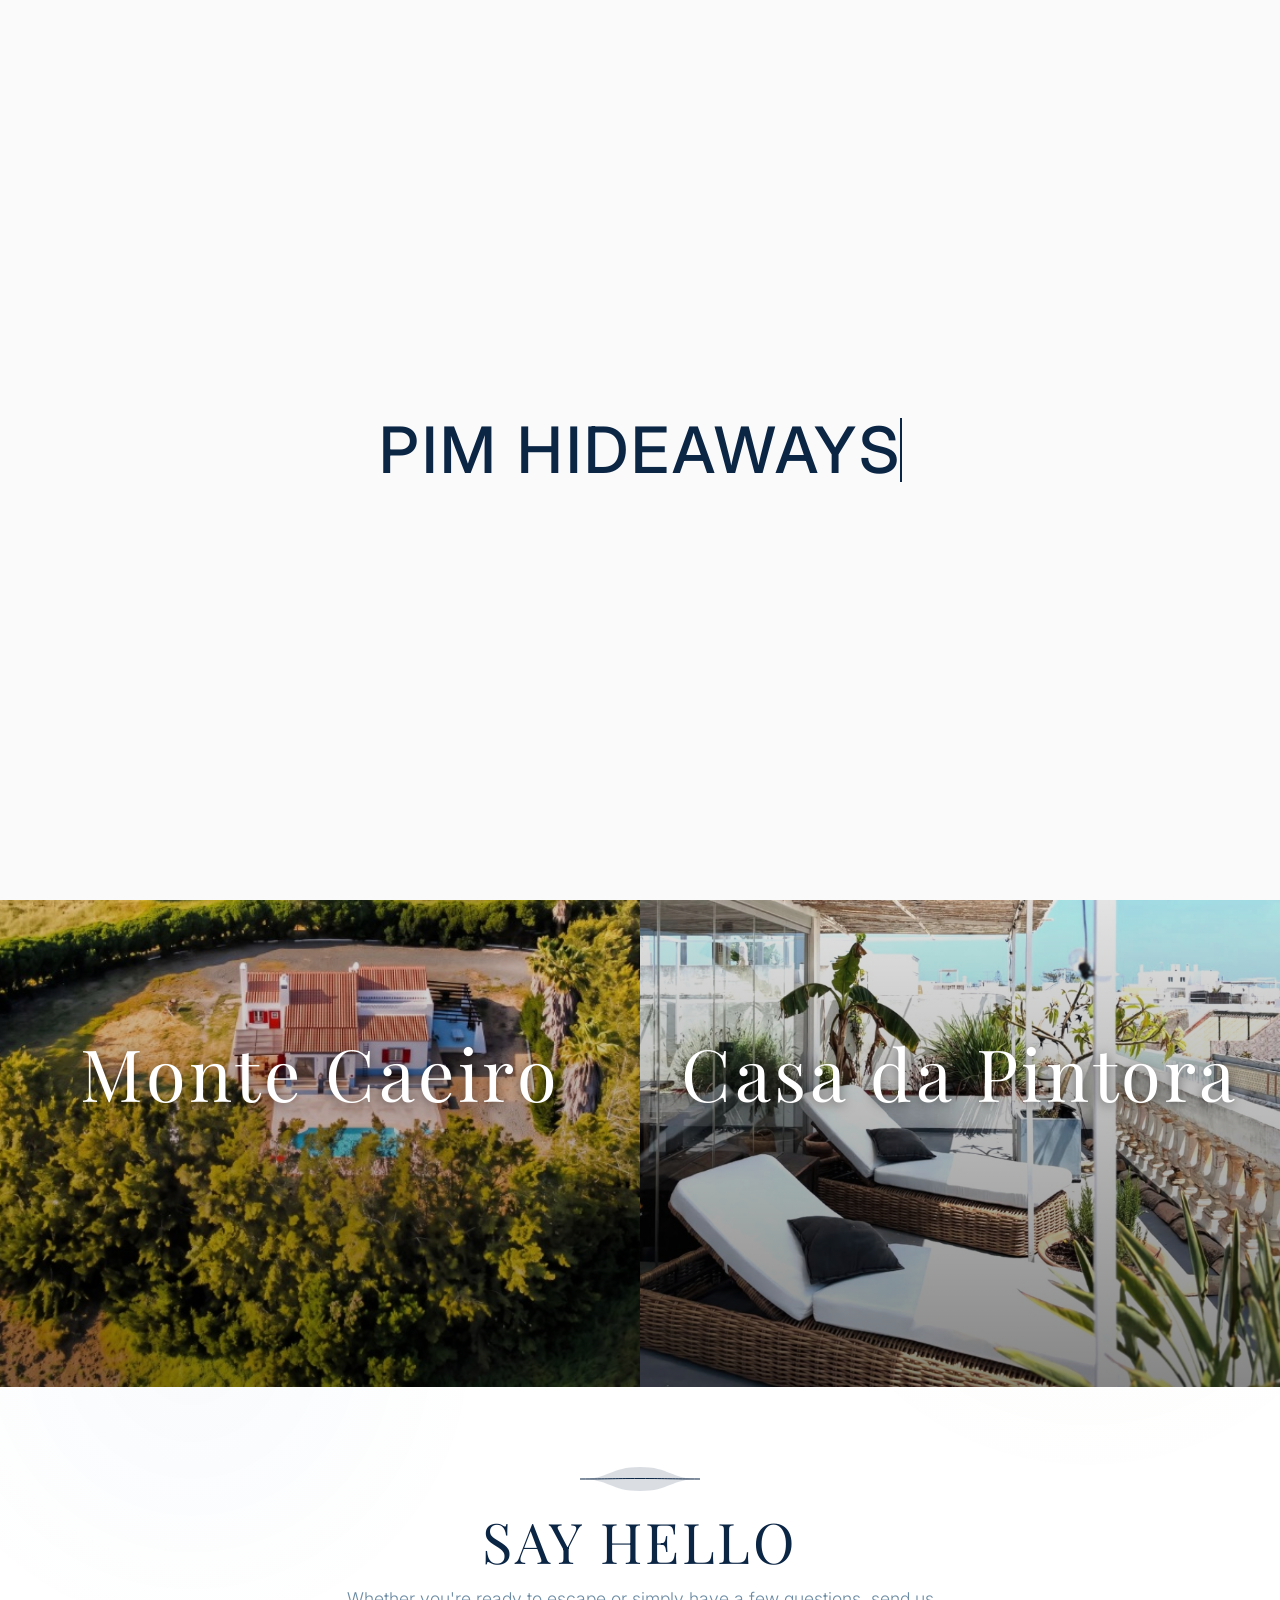
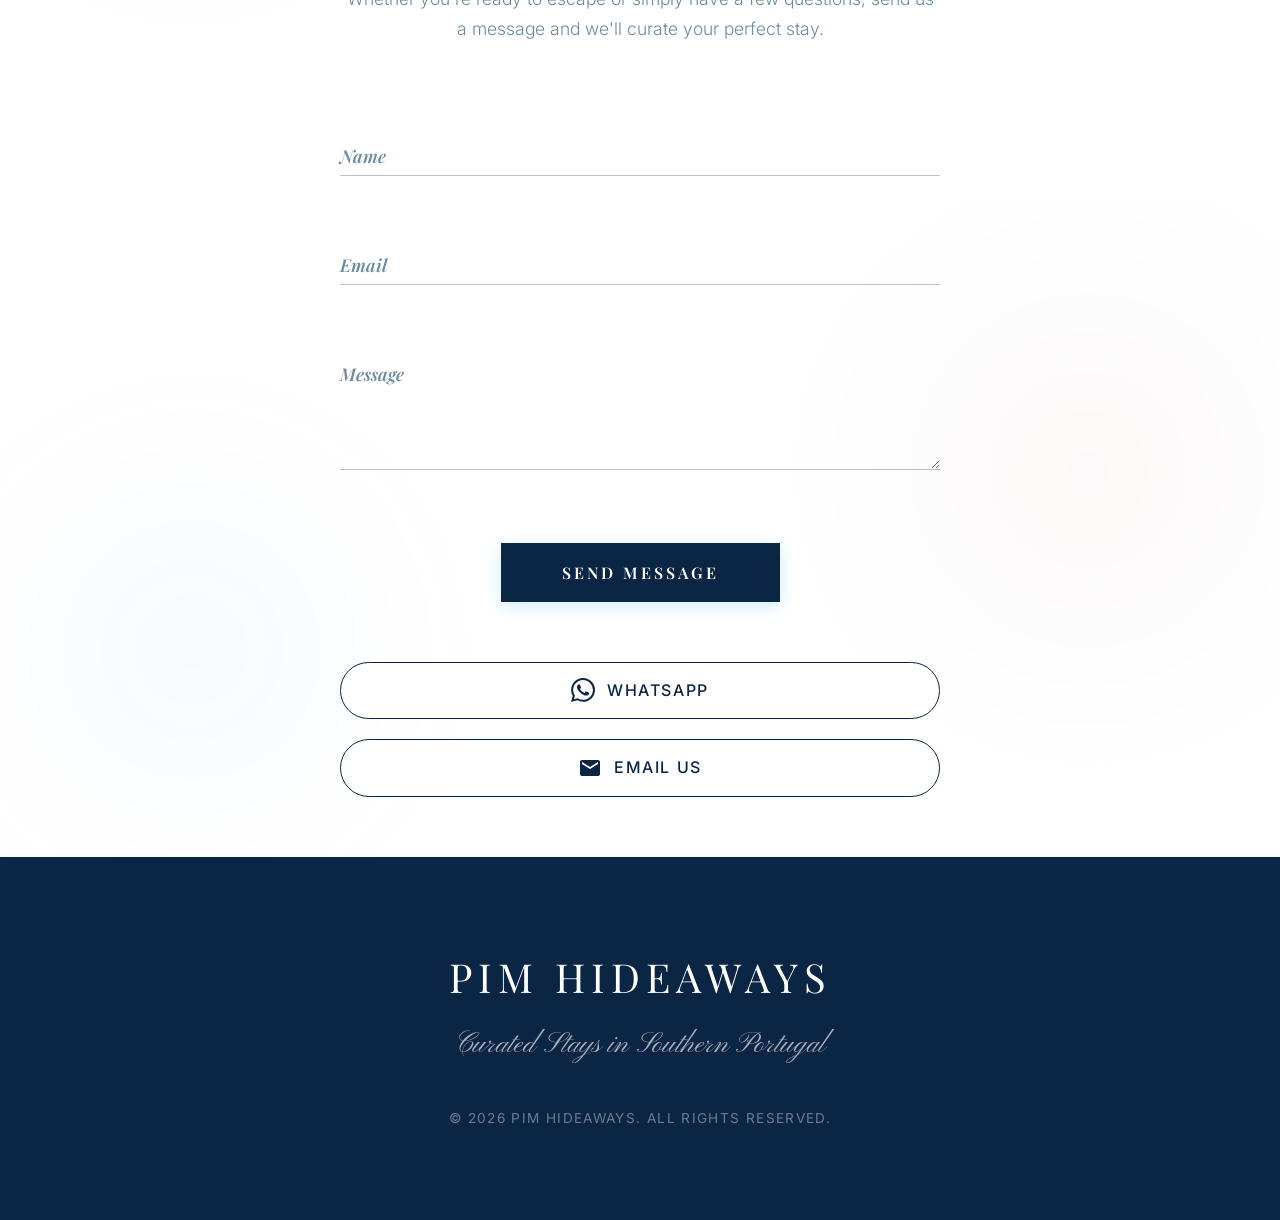
==== index.html @ ab019e64 "Fix intro animation: plays on every fresh load/refresh, only skips when returning from detail page" ====
<!DOCTYPE html>
<html lang="en">
<head>
  <meta charset="UTF-8">
  <meta name="viewport" content="width=device-width, initial-scale=1.0">
  
  <!-- SEO & Open Graph Tags -->
  <title>Portugal Vacation Rentals | Porto Covo & Olhão</title>
  <meta name="description" content="Discover our luxury vacation rentals in Portugal. Choose between the breathtaking Monte Caeiro in Porto Covo and the artistic Casa da Pintora in Olhão.">
  <meta property="og:title" content="Pim Hideaways | Luxury Rentals in Portugal">
  <meta property="og:description" content="Two unique luxury properties in Portugal — Monte Caeiro in Porto Covo and Casa da Pintora in Olhão.">
  <meta property="og:image" content="https://dudupim2006.github.io/Pim-Hideaways/assets/og-preview.jpg">
  <meta property="og:image:width" content="1200">
  <meta property="og:image:height" content="630">
  <meta property="og:image:type" content="image/jpeg">
  <meta property="og:url" content="https://dudupim2006.github.io/Pim-Hideaways/">
  <meta property="og:type" content="website">
  <meta name="twitter:card" content="summary_large_image">
  <meta name="twitter:image" content="https://dudupim2006.github.io/Pim-Hideaways/assets/og-preview.jpg">

  <!-- Fonts & Icons -->
  <link rel="preconnect" href="https://fonts.googleapis.com">
  <link href="https://fonts.googleapis.com/css2?family=Inter:wght@400;500;600;800;900&family=Pinyon+Script&family=Playfair+Display:ital,wght@0,300;0,400;0,600;0,700;1,600&display=swap" rel="stylesheet">
  <link rel="stylesheet" href="https://fonts.googleapis.com/css2?family=Material+Symbols+Outlined:opsz,wght,FILL,GRAD@24,400,0,0" />
  
  <link rel="stylesheet" href="css/styles.css?v=17">
</head>
<body style="opacity: 0;">



  <script>
    if (sessionStorage.getItem("skipIntro")) {
      document.documentElement.classList.add("skip-intro");
      sessionStorage.removeItem("skipIntro");
    }
  </script>
  <!-- Premium Preloader Intro -->
  <div id="intro-preloader" style="display: flex; justify-content: center; align-items: center;">
    <div class="intro-logo-container" style="position: relative; display: inline-block;">
      <span class="intro-logo-hidden" style="visibility: hidden;">PIM HIDEAWAYS</span>
      <h1 class="intro-logo" style="position: absolute; top: 0; left: 0; margin: 0;">PIM HIDEAWAYS</h1>
    </div>
  </div>

  <!-- Overlay Navigation -->
  <div class="menu-overlay" id="menu-overlay">
    <div class="menu-content">
      <a href="index.html" class="menu-link hover-target">HOME</a>
      <a href="monte-caeiro.html" class="menu-link hover-target">MONTE CAEIRO</a>
      <a href="casa-da-pintora.html" class="menu-link hover-target">CASA DA PINTORA</a>
      <a href="booking.html" class="menu-link hover-target">BOOK NOW</a>
    </div>
  </div>

  <!-- Sticky Navbar -->
  <nav class="navbar">
    <div class="container nav-content">
      <a href="index.html" class="logo hover-target">PIM HIDEAWAYS</a>
      <button class="hamburger hover-target" id="hamburger-menu" aria-label="Menu">
        <span></span>
        <span></span>
      </button>
    </div>
  </nav>

  <!-- Introduction Section -->
  <header class="intro-section fade-in-section" style="padding: 140px 24px 80px; text-align: center; display: flex; flex-direction: column; align-items: center;">
    <span style="font-family: 'Inter', sans-serif; font-size: 0.85rem; font-weight: 600; letter-spacing: 4px; color: var(--color-gray); text-transform: uppercase; margin-bottom: 25px;">Our Collection</span>
    
    <h2 style="font-family: 'Playfair Display', serif; font-size: clamp(2.5rem, 5vw, 4rem); font-weight: 300; color: var(--color-charcoal); line-height: 1.2; max-width: 800px; margin: 0 auto 30px; letter-spacing: -0.02em;">
      Two distinct expressions of the Portuguese soul.
    </h2>
    
    <p style="font-family: 'Inter', sans-serif; font-size: 1.15rem; max-width: 650px; margin: 0 auto 50px; color: var(--color-gray); line-height: 1.8; font-weight: 300;">
      From the breathtaking, untamed nature of Monte Caeiro to the vibrant artistic charm of Casa da Pintora—discover your perfect escape in the South of Portugal.
    </p>

    <!-- Architectural scroll line indicator -->
    <div style="width: 1px; height: 80px; background-color: var(--color-charcoal); opacity: 0.2;"></div>
  </header>

  <!-- Split-screen "Button Pictures" Section -->
  <div class="hero-split-container fade-in-section" style="height: 70vh; margin-top: 0; width: 100%; max-width: 1400px; margin: 0 auto 0 auto;">
    <a href="monte-caeiro.html" class="hero-split-pane hover-target">
      <img src="assets/monte-new.jpg" alt="Monte Caeiro">
      <div class="hero-split-overlay"></div>
      <h2 class="hero-split-title">Monte Caeiro</h2>
    </a>
    <a href="casa-da-pintora.html" class="hero-split-pane hover-target">
      <img src="assets/casa-new.jpg" alt="Casa da Pintora">
      <div class="hero-split-overlay"></div>
      <h2 class="hero-split-title">Casa da Pintora</h2>
    </a>
  </div>

  <main>
    <!-- Property Stack removed in favor of Split-screen buttons -->
  </main>

  <!-- Contact Section -->
  <section class="contact-section container fade-in-section">
    <div class="contact-single-column" style="max-width: 600px; margin: 0 auto; text-align: center;">
      <!-- Contact Intro & Form -->
      <div class="contact-form-container">
        <div class="contact-header" style="text-align: center; margin-bottom: 40px;">
          <div class="decorative-swirl" style="margin-bottom: 15px;">
            <svg width="120" height="24" viewBox="0 0 120 24" fill="none" xmlns="http://www.w3.org/2000/svg" style="margin: 0 auto;">
              <path d="M0 12C30 12 30 0 60 0C90 0 90 12 120 12C90 12 90 24 60 24C30 24 30 12 0 12Z" fill="currentColor" opacity="0.15"/>
              <path d="M0 12C30 12 30 11.5 60 11.5C90 11.5 90 12 120 12" stroke="var(--color-charcoal)" stroke-width="1"/>
            </svg>
          </div>
          <h2 style="font-family: 'Playfair Display', serif; font-size: 3.5rem; font-style: normal; font-weight: 400; margin-bottom: 15px; color: var(--color-charcoal); line-height: 1; text-transform: uppercase; letter-spacing: 0.05em;">Say Hello</h2>
          <p style="font-family: 'Inter', sans-serif; font-size: 1.1rem; color: var(--color-gray); font-weight: 300;">Whether you're ready to escape or simply have a few questions, send us a message and we'll curate your perfect stay.</p>
        </div>
        <form class="contact-form" onsubmit="event.preventDefault();" style="text-align: left;">
          <div class="form-group">
            <input type="text" id="name" required placeholder=" ">
            <label for="name">Name</label>
          </div>
          <div class="form-group">
            <input type="email" id="email" required placeholder=" ">
            <label for="email">Email</label>
          </div>
          <div class="form-group">
            <textarea id="message" required placeholder=" " rows="2"></textarea>
            <label for="message">Message</label>
          </div>
          <div style="text-align: center; margin-bottom: 40px;">
            <button type="submit" class="btn-primary hover-target" style="padding: 18px 60px; letter-spacing: 3px; border-radius: 0; font-weight: 600;">SEND MESSAGE</button>
          </div>
        </form>
      </div>
      
      <!-- Right side: Clean Creative Contact Buttons -->
      <div class="contact-cards" style="display: flex; gap: 20px; justify-content: space-between; flex-wrap: wrap;">
        
        <a href="https://wa.me/yourwhatsapplink" target="_blank" class="circular-btn whatsapp-btn hover-target">
          <svg viewBox="0 0 24 24" style="width: 24px; height: 24px; fill: currentColor;"><path d="M17.472 14.382c-.297-.149-1.758-.867-2.03-.967-.273-.099-.471-.148-.67.15-.197.297-.767.966-.94 1.164-.173.199-.347.223-.644.075-.297-.15-1.255-.463-2.39-1.475-.883-.788-1.48-1.761-1.653-2.059-.173-.297-.018-.458.13-.606.134-.133.298-.347.446-.52.149-.174.198-.298.298-.497.099-.198.05-.371-.025-.52-.075-.149-.669-1.612-.916-2.207-.242-.579-.487-.5-.669-.51a12.8 12.8 0 0 0-.57-.01c-.198 0-.52.074-.792.372-.272.297-1.04 1.016-1.04 2.479 0 1.462 1.065 2.875 1.213 3.074.149.198 2.096 3.2 5.077 4.487.709.306 1.262.489 1.694.625.712.227 1.36.195 1.871.118.571-.085 1.758-.719 2.006-1.413.248-.694.248-1.289.173-1.413-.074-.124-.272-.198-.57-.347m-5.421 7.403h-.004a9.87 9.87 0 0 1-5.031-1.378l-.361-.214-3.741.982.998-3.648-.235-.374a9.86 9.86 0 0 1-1.51-5.26c.001-5.45 4.436-9.884 9.888-9.884 2.64 0 5.122 1.03 6.988 2.898a9.825 9.825 0 0 1 2.893 6.994c-.003 5.45-4.437 9.884-9.885 9.884m8.413-18.297A11.815 11.815 0 0 0 12.05 0C5.495 0 .16 5.335.157 11.892c0 2.096.547 4.142 1.588 5.945L.057 24l6.305-1.654a11.882 11.882 0 0 0 5.683 1.448h.005c6.554 0 11.89-5.335 11.893-11.893a11.821 11.821 0 0 0-3.48-8.413Z"/></svg>
          WhatsApp
        </a>

        <a href="mailto:tapncon.info@gmail.com" class="circular-btn email-btn hover-target">
          <svg viewBox="0 0 24 24" style="width: 24px; height: 24px; fill: currentColor;"><path d="M20 4H4c-1.1 0-1.99.9-1.99 2L2 18c0 1.1.9 2 2 2h16c1.1 0 2-.9 2-2V6c0-1.1-.9-2-2-2zm0 4l-8 5-8-5V6l8 5 8-5v2z"/></svg>
          Email Us
        </a>
        
      </div>
    </div>
  </section>

  <!-- Global Footer -->
  <footer>
    <div class="container">
      <h2>PIM Hideaways</h2>
      <p class="footer-subtitle">Curated Stays in Southern Portugal</p>
      <p>&copy; 2026 PIM Hideaways. All rights reserved.</p>
    </div>
  </footer>

  <script src="js/main.js?v=9"></script>
</body>
</html>
---- css/styles.css ----
:root {
  /* Ocean Vibe Palette */
  --color-primary: #0077B6; /* Bright Ocean Blue */
  --color-primary-dark: #023E8A; /* Deep Ocean Blue */
  --color-accent: #48CAE4; /* Cyan/Light Blue Accent */
  --color-white: #FFFFFF;
  --color-off-white: #FAFAFA; /* Clean neutral off-white */
  --color-charcoal: #0B2545; /* Deep Navy (replaces charcoal) */
  --color-gray: #6B8BA4; /* Muted steel blue-gray */
  --color-border: #D1E1F0;
  --color-success: #68D391;

  /* Typography - Modern Agency Aesthetic */
  --font-heading: 'Inter', sans-serif;
  --font-body: 'Inter', sans-serif;

  /* Layout & Modern Elements */
  --nav-height: 80px;
  --container-max: 1200px;
  --radius-sm: 16px; /* Extra curved edges */
  --radius-lg: 32px; /* Large curves for hero and cards */
  --shadow-sm: 0 4px 20px rgba(49, 107, 179, 0.08);
  --shadow-md: 0 10px 30px rgba(49, 107, 179, 0.12);
  --shadow-lg: 0 20px 40px rgba(49, 107, 179, 0.2);
  --transition: all 0.4s cubic-bezier(0.16, 1, 0.3, 1); /* Ultra-smooth modern transitions */
}

* {
  margin: 0;
  padding: 0;
  box-sizing: border-box;
}

body {
  font-family: var(--font-body);
  color: var(--color-charcoal);
  background-color: var(--color-off-white);
  /* Add subtle texture gradient */
  background-image: radial-gradient(circle at 15% 50%, rgba(49, 107, 179, 0.03), transparent 25%),
                    radial-gradient(circle at 85% 30%, rgba(140, 74, 50, 0.03), transparent 25%);
  line-height: 1.6;
  -webkit-font-smoothing: antialiased;
}

h1, h2, h3, h4, h5, h6 {
  font-family: var(--font-heading);
  font-weight: 900; /* Extra bold modern weight */
  text-transform: uppercase;
  color: var(--color-charcoal);
  margin-bottom: 1.5rem;
  letter-spacing: -0.04em; /* Tight editorial spacing */
  line-height: 1;
}

a {
  text-decoration: none;
  color: inherit;
}

img {
  max-width: 100%;
  height: auto;
  display: block;
}

.container {
  max-width: var(--container-max);
  margin: 0 auto;
  padding: 0 24px;
}

/* Navbar (Sticky) */
.navbar {
  position: fixed;
  top: 0;
  left: 0;
  width: 100%;
  height: var(--nav-height);
  background-color: transparent;
  border-bottom: 1px solid transparent;
  z-index: 1000;
  display: flex;
  align-items: center;
  transition: all 0.4s ease;
}

.navbar.scrolled {
  background-color: rgba(255, 255, 255, 0.85);
  backdrop-filter: blur(12px);
  -webkit-backdrop-filter: blur(12px);
  border-bottom: 1px solid rgba(0, 0, 0, 0.05);
  box-shadow: 0 4px 30px rgba(0,0,0,0.05);
}

.nav-content {
  display: flex;
  justify-content: space-between;
  align-items: center;
  width: 100%;
}

.logo {
  font-family: 'Inter', sans-serif;
  font-size: 1.2rem;
  font-weight: 500;
  color: var(--color-charcoal);
  letter-spacing: 3px;
  text-transform: uppercase;
  white-space: nowrap;
  display: block;
  line-height: 1;
  transition: opacity 0.3s;
}

.logo:hover {
  opacity: 0.7;
}

.nav-links a {
  font-weight: 600;
  color: var(--color-charcoal);
  transition: var(--transition);
  display: flex;
  align-items: center;
  gap: 0.5rem;
}

.nav-links a:hover {
  color: var(--color-primary-dark);
}

/* Hamburger Menu */
.hamburger {
  display: flex;
  flex-direction: column;
  justify-content: space-around;
  width: 40px;
  height: 24px;
  background: transparent;
  border: none;
  cursor: pointer;
  z-index: 1001; /* Above overlay */
}

.hamburger span {
  width: 100%;
  height: 2px;
  background-color: var(--color-charcoal);
  transition: all 0.3s linear;
  transform-origin: 1px;
}

.hamburger.open span:first-child {
  transform: rotate(45deg);
  background-color: var(--color-white);
}

.hamburger.open span:nth-child(2) {
  opacity: 0;
}

.hamburger.open span:last-child {
  transform: rotate(-45deg);
  background-color: var(--color-white);
}

/* Full Screen Overlay */
.menu-overlay {
  position: fixed;
  top: 0;
  left: 0;
  width: 100%;
  height: 100vh;
  background-color: var(--color-charcoal);
  z-index: 1000;
  display: flex;
  align-items: center;
  justify-content: center;
  opacity: 0;
  pointer-events: none;
  transition: opacity 0.5s ease-in-out;
}

.menu-overlay.open {
  opacity: 1;
  pointer-events: all;
}

.menu-content {
  display: flex;
  flex-direction: column;
  align-items: center;
  gap: 2rem;
}

.menu-link {
  font-size: 4rem;
  font-weight: 900;
  color: var(--color-white);
  text-transform: uppercase;
  transition: color 0.3s;
}

.menu-link:hover {
  color: var(--color-gray);
}

/* Split Typography Hero Section */
.hero-section {
  position: relative;
  height: 100vh;
  width: 100%;
  display: flex;
  align-items: center;
  justify-content: center;
  overflow: hidden;
  background-color: var(--color-off-white);
}

.hero-content {
  position: relative;
  width: 100%;
  max-width: 1400px;
  height: 100%;
  display: flex;
  flex-direction: column;
  justify-content: center;
  padding: 0 5%;
}

.hero-title-top {
  font-size: clamp(3rem, 6vw, 6rem);
  line-height: 0.9;
  margin: 0;
  position: relative;
  z-index: 2;
  align-self: flex-start;
}

.hero-central-container {
  position: absolute;
  top: 50%;
  left: 50%;
  transform: translate(-50%, -50%);
  width: 55vw;
  height: 65vh;
  min-width: 300px;
  z-index: 1;
  overflow: hidden;
}

.hero-image-wrapper {
  position: relative;
  width: 100%;
  height: 100%;
}

.hero-image {
  position: absolute;
  top: 0;
  left: 0;
  width: 100%;
  height: 100%;
  object-fit: cover;
  opacity: 0;
  transition: opacity 1s ease-in-out;
}

.hero-image.active {
  opacity: 1;
}

.hero-title-bottom {
  font-size: clamp(3rem, 6vw, 6rem);
  line-height: 0.9;
  margin: 0;
  position: relative;
  z-index: 2;
  align-self: flex-end;
  text-align: right;
}

/* Make logo white when menu is open */
.navbar.menu-open .logo {
  color: var(--color-white);
}

/* Modern Contact Section */
.contact-section {
  padding: 60px 24px;
}

.contact-grid {
  display: grid;
  grid-template-columns: 1.2fr 0.8fr;
  gap: 5rem;
  align-items: flex-start;
  max-width: var(--container-max);
  margin: 0 auto;
}

@media (max-width: 968px) {
  .contact-grid {
    grid-template-columns: 1fr;
    gap: 4rem;
  }
}

.contact-form-container {
  display: flex;
  flex-direction: column;
  gap: 3rem;
}

.contact-header h2 {
  font-size: 2.5rem;
  font-weight: 800;
  letter-spacing: 0.1em;
  margin-bottom: 1rem;
  color: var(--color-charcoal);
}

.contact-header p {
  font-size: 1.05rem;
  color: var(--color-gray);
  line-height: 1.7;
}

.contact-form {
  display: flex;
  flex-direction: column;
  gap: 2.5rem;
}

/* Modern Floating Label Inputs */
.form-group {
  position: relative;
  width: 100%;
}

.form-group input,
.form-group textarea {
  width: 100%;
  padding: 0.8rem 0;
  border: none;
  border-bottom: 1px solid var(--color-border);
  background: transparent;
  font-family: var(--font-body);
  font-size: 1.1rem;
  color: var(--color-charcoal);
  transition: border-color 0.4s ease;
  border-radius: 0;
}

.form-group textarea {
  min-height: 120px;
  resize: vertical;
}

.form-group label {
  position: absolute;
  left: 0;
  top: 0.8rem;
  font-size: 1.1rem;
  color: var(--color-gray);
  pointer-events: none;
  transition: all 0.3s cubic-bezier(0.16, 1, 0.3, 1);
}

/* Floating Label Animation States */
.form-group input:focus ~ label,
.form-group input:not(:placeholder-shown) ~ label,
.form-group textarea:focus ~ label,
.form-group textarea:not(:placeholder-shown) ~ label {
  top: -1.2rem;
  font-size: 0.85rem;
  color: var(--color-primary);
  font-weight: 600;
  letter-spacing: 0.05em;
}

.form-group input:focus,
.form-group textarea:focus {
  outline: none;
  border-bottom-color: var(--color-charcoal);
}

/* Modern Contact Cards */
.contact-cards {
  display: flex;
  flex-direction: column;
  gap: 1.5rem;
}

.contact-card-item {
  display: flex;
  align-items: center;
  gap: 1.5rem;
  background: var(--color-white);
  border: 1px solid var(--color-border);
  padding: 30px;
  text-decoration: none;
  color: var(--color-charcoal);
  transition: var(--transition);
  position: relative;
  overflow: hidden;
  border-radius: 0; /* Modern sharp edges */
}

.contact-card-item::after {
  content: '';
  position: absolute;
  bottom: 0;
  left: 0;
  width: 100%;
  height: 3px;
  background-color: var(--color-primary);
  transform: scaleX(0);
  transform-origin: left;
  transition: transform 0.4s cubic-bezier(0.16, 1, 0.3, 1);
}

.contact-card-item:hover {
  transform: translateY(-5px);
  box-shadow: var(--shadow-md);
  border-color: var(--color-charcoal);
}

.contact-card-item:hover::after {
  transform: scaleX(1);
}

.contact-card-icon {
  width: 50px;
  height: 50px;
  display: flex;
  align-items: center;
  justify-content: center;
  background: var(--color-off-white);
  flex-shrink: 0;
  transition: var(--transition);
}

.contact-card-icon svg {
  width: 22px;
  height: 22px;
  fill: var(--color-charcoal);
  transition: var(--transition);
}

.contact-card-item:hover .contact-card-icon {
  background: var(--color-charcoal);
}

.contact-card-item:hover .contact-card-icon svg {
  fill: var(--color-white);
}

.contact-card-info h3 {
  font-size: 1.25rem;
  font-weight: 600;
  margin-bottom: 0.2rem;
  text-transform: none;
  letter-spacing: normal;
}

.contact-card-info p {
  color: var(--color-gray);
  font-size: 0.95rem;
}

.contact-card-arrow {
  margin-left: auto;
  opacity: 0;
  transform: translateX(-10px);
  transition: all 0.4s cubic-bezier(0.16, 1, 0.3, 1);
  display: flex;
  align-items: center;
}

.contact-card-arrow svg {
  width: 20px;
  height: 20px;
  fill: none;
  stroke: var(--color-charcoal);
  stroke-width: 2;
}

.contact-card-item:hover .contact-card-arrow {
  opacity: 1;
  transform: translateX(0);
}

/* Property Stacked Cards */
.property-stack {
  display: grid;
  grid-template-columns: 1fr 1fr;
  gap: 40px;
  padding: 0 20px 100px;
  max-width: 1200px;
  margin: 0 auto;
}

.property-card {
  position: relative;
  border-radius: 0;
  overflow: hidden;
  box-shadow: var(--shadow-md);
  transition: var(--transition);
  aspect-ratio: 1/1; /* Square */
  display: block;
  cursor: pointer;
  background-color: var(--color-white);
  border: 1px solid var(--color-border);
}

.property-card:hover {
  transform: translateY(-12px) scale(1.01);
  box-shadow: var(--shadow-lg);
}

.property-card picture, .property-card img {
  width: 100%;
  height: 100%;
  object-fit: cover;
  transition: transform 0.6s cubic-bezier(0.16, 1, 0.3, 1);
}

.property-card:hover img {
  transform: scale(1.04);
}

.property-card-content {
  position: absolute;
  bottom: 0;
  left: 0;
  width: 100%;
  background: linear-gradient(to top, rgba(44, 62, 80, 0.85), transparent);
  padding: 50px 40px 40px;
  color: var(--color-white);
  pointer-events: none;
}

.property-card-content h2 {
  color: var(--color-white);
  font-size: 2.5rem;
  margin-bottom: 0.5rem;
}

.property-card-content p {
  font-size: 1.2rem;
  display: flex;
  align-items: center;
  gap: 8px;
  color: rgba(255, 255, 255, 0.9);
}

/* Buttons */
.btn-primary {
  display: inline-block;
  background-color: var(--color-primary);
  color: var(--color-white) !important;
  padding: 14px 28px;
  border-radius: 50px; /* Pill shape for modern look */
  font-weight: 600;
  transition: var(--transition);
  border: none;
  cursor: pointer;
  text-align: center;
  box-shadow: 0 4px 15px rgba(137, 207, 240, 0.4);
}

.btn-primary:hover {
  background-color: var(--color-primary-dark);
  transform: translateY(-2px);
  box-shadow: 0 8px 25px rgba(137, 207, 240, 0.5);
}

/* Details Page */
.hero-gallery {
  position: relative;
  height: 60vh;
  min-height: 450px;
  margin: 24px auto;
  max-width: calc(100% - 48px);
  border-radius: var(--radius-lg);
  overflow: hidden;
  box-shadow: var(--shadow-sm);
}

.hero-gallery picture, .hero-gallery img {
  width: 100%;
  height: 100%;
  object-fit: cover;
}

@media (max-width: 600px) {
  .hero-gallery {
    margin: 16px auto;
    max-width: calc(100% - 32px);
    border-radius: var(--radius-sm);
  }
}

.details-content {
  padding: 60px 0;
  display: grid;
  grid-template-columns: 2fr 1fr;
  gap: 80px;
}

@media (max-width: 900px) {
  .details-content {
    grid-template-columns: 1fr;
    gap: 40px;
  }
}

/* Image Gallery */
.section-title {
  font-size: 2.2rem;
  margin-bottom: 1.5rem;
  padding-bottom: 1rem;
  color: var(--color-primary-dark);
}

.amenities-grid {
  display: grid;
  grid-template-columns: repeat(auto-fill, minmax(200px, 1fr));
  gap: 24px;
  margin-bottom: 50px;
}

.amenity-item {
  display: flex;
  align-items: center;
  gap: 12px;
  font-weight: 500;
  background-color: var(--color-white);
  padding: 16px;
  border-radius: var(--radius-sm);
  box-shadow: 0 2px 10px rgba(0,0,0,0.02);
  border: 1px solid var(--color-border);
}

.amenity-item .material-symbols-outlined {
  color: var(--color-primary-dark);
}

/* Pricing Sidebar */
.pricing-sidebar {
  background-color: var(--color-white);
  border-radius: var(--radius-lg);
  padding: 40px;
  box-shadow: var(--shadow-md);
  position: sticky;
  top: calc(var(--nav-height) + 40px);
  border: 1px solid var(--color-border);
}

.price-head {
  font-size: 2.5rem;
  font-weight: 800;
  color: var(--color-charcoal);
  margin-bottom: 24px;
}

.price-head span {
  font-size: 1.1rem;
  color: var(--color-gray);
  font-weight: 500;
}

.pricing-sidebar .btn-primary {
  width: 100%;
  font-size: 1.1rem;
  padding: 16px;
  margin-top: 24px;
}

/* Calendar Mock */
.calendar-mock {
  display: grid;
  grid-template-columns: repeat(7, 1fr);
  gap: 8px;
  margin-bottom: 50px;
  background: var(--color-white);
  padding: 30px;
  border-radius: var(--radius-lg);
  box-shadow: var(--shadow-sm);
  text-align: center;
  border: 1px solid var(--color-border);
}

.cal-day-header {
  font-weight: 700;
  color: var(--color-gray);
  padding: 10px 0;
}

.cal-day {
  padding: 15px 0;
  border-radius: var(--radius-sm);
  background-color: var(--color-off-white);
  font-weight: 600;
  transition: var(--transition);
}

.cal-day.booked {
  background-color: #FEEBC8;
  color: #DD6B20;
  text-decoration: line-through;
  opacity: 0.6;
}

.cal-day.available {
  background-color: #E6FFFA;
  color: #319795;
  cursor: pointer;
}

.cal-day.available:hover {
  transform: scale(1.1);
  box-shadow: var(--shadow-sm);
}

/* FAQ Accordion */
.faq-container {
  margin-bottom: 50px;
}

.faq-item {
  border-bottom: 1px solid var(--color-border);
  padding: 24px 0;
}

.faq-question {
  display: flex;
  justify-content: space-between;
  align-items: center;
  font-weight: 600;
  font-size: 1.25rem;
  cursor: pointer;
  color: var(--color-charcoal);
  transition: var(--transition);
}

.faq-question:hover {
  color: var(--color-primary-dark);
}

.faq-answer {
  max-height: 0;
  overflow: hidden;
  transition: var(--transition);
  color: var(--color-gray);
  opacity: 0;
}

.faq-item.active .faq-answer {
  max-height: 500px;
  padding-top: 16px;
  opacity: 1;
}

.faq-item.active .material-symbols-outlined {
  transform: rotate(180deg);
  transition: var(--transition);
}

/* Booking Form */
.booking-page {
  padding: 80px 0;
  max-width: 600px;
  margin: 0 auto;
}

/* Photo Gallery Grid - Optimized for Performance */
.photo-gallery {
  display: grid;
  grid-template-columns: repeat(auto-fit, minmax(300px, 1fr));
  gap: 20px;
  padding: 40px 24px;
   /* Helps browser skip rendering layout if offscreen */
}

.gallery-item {
  width: 100%;
  height: 300px;
  object-fit: cover;
  border-radius: 0;
  cursor: pointer;
  
  /* Hardware Acceleration for smooth hovers */
  transition: transform 0.4s ease, box-shadow 0.4s ease;
  will-change: transform, box-shadow;
  transform: translateZ(0);
  backface-visibility: hidden;
}

.gallery-item:hover {
  transform: scale(1.02) translateZ(0);
  box-shadow: var(--shadow-lg);
}

/* Make some items span 2 columns if screen is large enough */
@media (min-width: 768px) {
  .gallery-item:nth-child(1) {
    grid-column: span 2;
    height: 400px;
  }
}

.disclaimer-banner {
  background-color: #EBF8FF;
  color: #2B6CB0;
  padding: 24px;
  border-radius: var(--radius-sm);
  margin-bottom: 40px;
  display: flex;
  align-items: flex-start;
  gap: 16px;
  border: 1px solid #BEE3F8;
}

.disclaimer-banner .material-symbols-outlined {
  font-size: 28px;
}

.booking-form {
  background-color: var(--color-white);
  padding: 50px;
  border-radius: var(--radius-lg);
  box-shadow: var(--shadow-md);
  border: 1px solid var(--color-border);
}

.form-group {
  margin-bottom: 30px;
}

.form-row {
  display: grid;
  grid-template-columns: 1fr 1fr;
  gap: 24px;
}

@media (max-width: 600px) {
  .form-row {
    grid-template-columns: 1fr;
  }
}

.form-group label {
  display: block;
  font-weight: 600;
  margin-bottom: 10px;
  color: var(--color-charcoal);
}

.form-control {
  width: 100%;
  padding: 16px 20px;
  border: 1px solid var(--color-border);
  border-radius: var(--radius-sm);
  font-family: var(--font-body);
  font-size: 1rem;
  transition: var(--transition);
  background-color: var(--color-off-white);
}

.form-control:focus {
  outline: none;
  border-color: var(--color-primary);
  background-color: var(--color-white);
  box-shadow: 0 0 0 4px rgba(137, 207, 240, 0.2);
}

.form-group.checkbox {
  display: flex;
  align-items: center;
  gap: 12px;
}

.form-group.checkbox input[type="checkbox"] {
  width: 20px;
  height: 20px;
  accent-color: var(--color-primary);
}

.form-group.checkbox label {
  margin-bottom: 0;
  font-weight: 500;
  color: var(--color-gray);
}

.rules-note {
  background-color: var(--color-off-white);
  padding: 20px;
  border-radius: var(--radius-sm);
  margin-bottom: 30px;
  font-size: 1rem;
  color: var(--color-gray);
  display: flex;
  align-items: center;
  gap: 12px;
  border: 1px solid var(--color-border);
}

/* Reviews Section */
.reviews-grid {
  display: grid;
  grid-template-columns: repeat(auto-fill, minmax(280px, 1fr));
  gap: 24px;
  margin-bottom: 50px;
}

.review-card {
  background-color: var(--color-white);
  padding: 30px;
  border-radius: var(--radius-sm);
  box-shadow: 0 4px 15px rgba(0,0,0,0.03);
  border: 1px solid var(--color-border);
}

.stars {
  color: #F6E05E;
  margin-bottom: 16px;
  font-size: 1.2rem;
}

.review-text {
  font-style: italic;
  margin-bottom: 20px;
  color: var(--color-gray);
  line-height: 1.8;
}

.review-author {
  font-weight: 700;
  color: var(--color-charcoal);
}

/* Mobile Sticky CTA */
.mobile-sticky-cta {
  display: none;
  position: fixed;
  bottom: 0;
  left: 0;
  width: 100%;
  background-color: rgba(255, 255, 255, 0.95);
  backdrop-filter: blur(10px);
  padding: 20px 24px;
  box-shadow: 0 -10px 30px rgba(137, 207, 240, 0.15);
  z-index: 1000;
  align-items: center;
  justify-content: space-between;
  border-top: 1px solid var(--color-border);
  border-top-left-radius: var(--radius-lg);
  border-top-right-radius: var(--radius-lg);
}

@media (max-width: 900px) {
  .pricing-sidebar {
    display: none;
  }
  .mobile-sticky-cta {
    display: flex;
  }
  body {
    padding-bottom: 100px;
  }
}

.mobile-sticky-cta .price-head {
  margin-bottom: 0;
  font-size: 1.6rem;
}

.mobile-sticky-cta .btn-primary {
  padding: 14px 24px;
  border-radius: 50px;
}

/* Footer */
footer {
  background-color: var(--color-white);
  color: var(--color-gray);
  padding: 60px 0;
  text-align: center;
  margin-top: 80px;
  border-top: 1px solid var(--color-border);
}

footer h2 {
  color: var(--color-primary-dark);
  margin-bottom: 10px;
}

footer p {
  opacity: 0.8;
}

/* ==========================================================================
   Premium Boutique Features & Advanced UX
   ========================================================================== */

/* 1. Page Transitions */
body.fade-transition {
  opacity: 1;
  transition: opacity 0.5s ease-in-out;
}

body.fade-out {
  opacity: 0;
}

/* 2. Scroll Animations (Intersection Observer) */
.fade-in-section {
  opacity: 0;
  transform: translateY(30px);
  visibility: hidden;
  transition: opacity 0.8s ease-out, transform 0.8s ease-out;
  will-change: opacity, visibility;
}

.fade-in-section.is-visible {
  opacity: 1;
  transform: none;
  visibility: visible;
}

/* 3. Cinematic Video Hero */
.video-hero {
  position: relative;
  width: 100%;
  height: 80vh;
  min-height: 500px;
  overflow: hidden;
  display: flex;
  align-items: center;
  justify-content: center;
  margin-bottom: 60px;
}

.video-hero video {
  position: absolute;
  top: 50%;
  left: 50%;
  width: 100%;
  height: 100%;
  object-fit: cover;
  transform: translate(-50%, -50%);
  z-index: 1;
}

.video-hero-overlay {
  position: absolute;
  top: 0;
  left: 0;
  width: 100%;
  height: 100%;
  background: linear-gradient(135deg, rgba(34, 78, 133, 0.6) 0%, rgba(44, 53, 57, 0.4) 100%);
  backdrop-filter: blur(3px);
  z-index: 2;
}

.video-hero-content {
  position: relative;
  z-index: 3;
  text-align: center;
  color: var(--color-white);
  padding: 0 20px;
}

.video-hero-content h1 {
  color: var(--color-white);
  font-size: 5rem;
  text-shadow: none;
}

.video-hero-content p {
  font-size: 1.5rem;
  font-weight: 300;
  letter-spacing: 0.05em;
  text-shadow: none;
}

/* 4. Custom Map & Itinerary */
.curated-guide {
  display: grid;
  grid-template-columns: 1fr 1fr;
  gap: 40px;
  margin-bottom: 60px;
}

@media (max-width: 900px) {
  .curated-guide {
    grid-template-columns: 1fr;
  }
}

.map-placeholder {
  width: 100%;
  height: 100%;
  min-height: 350px;
  background-color: var(--color-border);
  border-radius: var(--radius-sm);
  display: flex;
  align-items: center;
  justify-content: center;
  color: var(--color-gray);
  font-weight: 500;
  background-image: repeating-linear-gradient(45deg, #f0f2f5 25%, transparent 25%, transparent 75%, #f0f2f5 75%, #f0f2f5), repeating-linear-gradient(45deg, #f0f2f5 25%, var(--color-off-white) 25%, var(--color-off-white) 75%, #f0f2f5 75%, #f0f2f5);
  background-position: 0 0, 10px 10px;
  background-size: 20px 20px;
  box-shadow: inset 0 0 20px rgba(0,0,0,0.05);
}

.itinerary-list {
  list-style: none;
  padding-left: 20px;
  border-left: 2px solid var(--color-primary);
}

.itinerary-item {
  position: relative;
  margin-bottom: 25px;
  padding-left: 20px;
}

.itinerary-item::before {
  content: '';
  position: absolute;
  left: -27px;
  top: 5px;
  width: 12px;
  height: 12px;
  border-radius: 50%;
  background-color: var(--color-primary);
  border: 3px solid var(--color-white);
  box-shadow: 0 0 0 2px var(--color-primary);
}

.itinerary-item h4 {
  margin-bottom: 5px;
  color: var(--color-primary-dark);
}

/* 5. Premium Floating Label Form */
.floating-label-group {
  position: relative;
  margin-bottom: 30px;
}

.floating-label-group input,
.floating-label-group select,
.floating-label-group textarea {
  width: 100%;
  padding: 20px 20px 10px;
  border: 1px solid var(--color-border);
  border-radius: var(--radius-sm);
  font-family: var(--font-body);
  font-size: 1.1rem;
  background-color: transparent;
  transition: all 0.3s ease;
  color: var(--color-charcoal);
  z-index: 2;
  position: relative;
}

.floating-label-group label {
  position: absolute;
  top: 18px;
  left: 20px;
  font-size: 1.1rem;
  color: var(--color-gray);
  transition: all 0.3s ease;
  pointer-events: none;
  z-index: 1;
}

.floating-label-group input:focus,
.floating-label-group select:focus,
.floating-label-group textarea:focus {
  outline: none;
  border-color: var(--color-primary);
  box-shadow: 0 0 0 4px rgba(49, 107, 179, 0.15);
  background-color: var(--color-white);
}

.floating-label-group input:focus ~ label,
.floating-label-group input:not(:placeholder-shown) ~ label,
.floating-label-group select:focus ~ label,
.floating-label-group select:valid ~ label,
.floating-label-group textarea:focus ~ label,
.floating-label-group textarea:not(:placeholder-shown) ~ label {
  top: 4px;
  left: 15px;
  font-size: 0.75rem;
  color: var(--color-primary);
  font-weight: 600;
}

/* Validation Colors */
.floating-label-group input.is-valid {
  border-color: var(--color-success);
}
.floating-label-group input.is-invalid {
  border-color: #E53E3E;
}

/* Instagram Link Styles */
.ig-link {
  display: inline-flex;
  align-items: center;
  color: var(--color-charcoal);
  margin-left: 15px;
  transition: opacity 0.3s ease, transform 0.3s ease;
  vertical-align: middle;
  text-decoration: none;
}
.ig-link:hover {
  opacity: 0.7;
  transform: scale(1.05);
}
.ig-icon {
  width: 24px;
  height: 24px;
}
.ig-text {
  font-family: var(--font-body);
  font-size: 0.9rem;
  font-weight: 500;
  margin-left: 8px;
  letter-spacing: 0.02em;
}

@media (max-width: 900px) {
  .property-stack {
    grid-template-columns: 1fr;
  }
}

/* --- Premium Preloader Intro --- */
#intro-preloader {
  position: fixed;
  top: 0;
  left: 0;
  width: 100vw;
  height: 100vh;
  background-color: var(--color-off-white);
  z-index: 99999;
  display: flex;
  align-items: center;
  justify-content: center;
  transition: transform 1.2s cubic-bezier(0.76, 0, 0.24, 1);
}

#intro-preloader.hidden {
  transform: translateY(-100%);
  pointer-events: none;
}

.intro-logo-container {
  display: inline-block;
  position: relative;
}

.intro-logo, .intro-logo-hidden {
  font-family: 'Inter', sans-serif;
  font-size: clamp(2rem, 5vw, 4rem);
  font-weight: 500;
  color: var(--color-charcoal);
  text-transform: uppercase;
  letter-spacing: 3px;
  white-space: nowrap;
  line-height: 1;
}

.intro-logo {
  overflow: hidden;
  border-right: 2px solid var(--color-charcoal);
  width: 0;
  /* Typing is 1.8s, delay is 0.4s, hold is 0.8s, fade out is 0.5s */
  animation: 
    introTypewriter 1.8s steps(13) 0.4s forwards,
    introTypewriterCaret 0.75s step-end infinite alternate,
    introTypewriterFadeOut 0.5s ease 2.3s forwards;
}

@keyframes introTypewriter {
  from { width: 0; }
  to { width: 100%; }
}

@keyframes introTypewriterCaret {
  from { border-color: transparent }
  to { border-color: var(--color-charcoal) }
}

@keyframes introTypewriterFadeOut {
  from {
    opacity: 1;
    transform: translateY(0);
  }
  to {
    opacity: 0;
    transform: translateY(-20px);
    border-right-color: transparent;
  }
}

.no-scroll {
  overflow: hidden !important;
  height: 100vh;
}



/* Fine-tune layout transitions for a slower, lighter, high-end feel */
.property-card {
  transition: transform 0.8s cubic-bezier(0.16, 1, 0.3, 1), box-shadow 0.8s cubic-bezier(0.16, 1, 0.3, 1);
}

.property-card img {
  transition: transform 1.2s cubic-bezier(0.16, 1, 0.3, 1);
}

.gallery-item {
  transition: transform 0.8s cubic-bezier(0.16, 1, 0.3, 1), box-shadow 0.8s cubic-bezier(0.16, 1, 0.3, 1);
}

/* --- Casa da Pintora Theme Page --- */
.pintora-theme {
  --color-primary: #8C4A32; /* Warm artistic terracotta */
  --color-primary-dark: #6E321F;
  --color-accent: #2E5B82; /* Cobalt / Indigo blue */
  background-color: #FAF8F5; /* Warmer plaster-like background */
}

/* Editorial layout styles */
.editorial-quote {
  font-family: var(--font-heading);
  font-size: clamp(1.5rem, 3vw, 2.5rem);
  font-weight: 500;
  line-height: 1.4;
  color: var(--color-primary);
  text-align: center;
  max-width: 900px;
  margin: 80px auto;
  padding: 0 24px;
  position: relative;
  text-transform: none;
  letter-spacing: -0.01em;
}

.editorial-quote span {
  display: block;
  font-size: 1rem;
  color: var(--color-gray);
  margin-top: 1.5rem;
  text-transform: uppercase;
  letter-spacing: 0.15em;
  font-weight: 600;
}

.journal-grid {
  display: grid;
  grid-template-columns: repeat(auto-fit, minmax(300px, 1fr));
  gap: 30px;
  margin: 60px 0;
}

.journal-card {
  background: var(--color-white);
  border: 1px solid var(--color-border);
  padding: 40px;
  display: flex;
  flex-direction: column;
  gap: 1.5rem;
  transition: var(--transition);
}

.journal-card:hover {
  transform: translateY(-8px);
  box-shadow: var(--shadow-md);
}

.journal-card h3 {
  font-size: 1.5rem;
  color: var(--color-primary);
  margin-bottom: 0;
  letter-spacing: 0.05em;
}

.journal-card p {
  color: var(--color-gray);
  font-size: 1rem;
  line-height: 1.7;
}

/* New Styles Requested */

/* 1. Global Sharp Edges */
button,
.btn,
.btn-primary,
.card,
.property-card,
img,
.hero-gallery,
.contact-card-item,
.pricing-sidebar,
.calendar-mock,
.amenity-item,
.journal-card,
.review-card,
.form-control,
.form-group input,
.form-group textarea,
.map-placeholder,
.disclaimer-banner,
.booking-form {
  border-radius: 0 !important;
}

/* 2. Elegant Contact Form Override */
.contact-form-container {
  background: transparent !important;
  border: none !important;
  backdrop-filter: none !important;
  -webkit-backdrop-filter: none !important;
  padding: 20px 0;
}
.contact-form .form-group {
  margin-bottom: 25px;
}
.contact-form .form-group input,
.contact-form .form-group textarea {
  background: transparent !important;
  border: none !important;
  border-bottom: 1px solid rgba(44, 53, 57, 0.3) !important;
  padding: 10px 0 !important;
  font-family: 'Playfair Display', serif !important;
  font-size: 1.1rem !important;
  font-style: italic;
  color: var(--color-charcoal) !important;
  transition: border-color 0.3s ease !important;
}
.contact-form .form-group input:focus,
.contact-form .form-group textarea:focus {
  background: transparent !important;
  border-bottom: 1px solid var(--color-charcoal) !important;
}
.contact-form .form-group label {
  top: 10px;
  left: 0;
  font-family: 'Playfair Display', serif;
  font-style: italic;
  font-size: 1.1rem;
  color: var(--color-gray);
  transition: all 0.3s ease;
}
.contact-form .form-group input:focus ~ label,
.contact-form .form-group input:not(:placeholder-shown) ~ label,
.contact-form .form-group textarea:focus ~ label,
.contact-form .form-group textarea:not(:placeholder-shown) ~ label {
  top: -20px;
  font-size: 0.85rem;
  font-style: normal;
  color: var(--color-charcoal);
  letter-spacing: 0.1em;
  text-transform: uppercase;
}
.contact-section .btn-primary {
  background: var(--color-charcoal) !important;
  color: white !important;
  border: 1px solid var(--color-charcoal) !important;
  padding: 15px 40px;
  font-family: 'Playfair Display', serif;
  font-size: 1rem;
  letter-spacing: 0.1em;
  text-transform: uppercase;
  transition: all 0.3s ease;
}
.contact-section .btn-primary:hover {
  background: transparent !important;
  color: var(--color-charcoal) !important;
}

/* Circular Contact Buttons */
.contact-cards {
  display: flex;
  gap: 20px;
  justify-content: center;
  flex-wrap: wrap;
}
.circular-btn {
  flex: 1;
  display: flex;
  align-items: center;
  justify-content: center;
  gap: 12px;
  background-color: white;
  color: var(--color-charcoal);
  border: 1px solid var(--color-charcoal);
  padding: 15px 30px;
  border-radius: 50px;
  text-decoration: none;
  font-family: 'Inter', sans-serif;
  font-weight: 500;
  font-size: 1rem;
  text-transform: uppercase;
  letter-spacing: 0.1em;
  min-width: 250px;
  transition: all 0.3s ease;
}
.circular-btn svg {
  transition: transform 0.3s ease;
}
.circular-btn:hover svg {
  transform: scale(1.1);
}
.whatsapp-btn:hover {
  background-color: #25D366;
  color: white;
  border-color: #25D366;
}
.email-btn:hover {
  background-color: #2C7BE5;
  color: white;
  border-color: #2C7BE5;
}

/* 3. Split-screen Hero (index.html) */
.hero-split-container {
  display: flex;
  width: 100vw;
  height: 100vh;
  overflow: hidden;
  margin-top: calc(-1 * var(--nav-height));
}
.hero-split-pane {
  flex: 1;
  position: relative;
  overflow: hidden;
  transition: flex 0.6s cubic-bezier(0.16, 1, 0.3, 1);
  cursor: pointer;
  display: flex;
  align-items: center;
  justify-content: center;
  text-decoration: none;
}
.hero-split-pane:hover {
  flex: 1.2;
}
.hero-split-pane img {
  position: absolute;
  top: 0;
  left: 0;
  width: 100%;
  height: 100%;
  object-fit: cover;
  transition: transform 1.2s cubic-bezier(0.16, 1, 0.3, 1);
  z-index: 1;
}
.hero-split-pane:hover img {
  transform: scale(1.05);
}
.hero-split-overlay {
  position: absolute;
  top: 0;
  left: 0;
  width: 100%;
  height: 100%;
  background: linear-gradient(to top, rgba(0,0,0,0.6), transparent);
  opacity: 0.8;
  z-index: 2;
  transition: opacity 0.6s ease;
}
.hero-split-container:hover .hero-split-pane:not(:hover) .hero-split-overlay {
  opacity: 1;
}
.hero-split-pane:hover .hero-split-overlay {
  opacity: 0.2;
}
.hero-split-title {
  position: relative;
  z-index: 3;
  color: white;
  font-family: 'Playfair Display', serif;
  font-size: clamp(2.5rem, 6vw, 4.5rem);
  text-shadow: 0 2px 12px rgba(0,0,0,0.5);
  font-weight: 300;
  font-style: normal;
  margin: 0;
  text-transform: none;
  letter-spacing: 0.05em;
  text-align: center;
}

/* Mobile: stack the two property panes vertically */
@media (max-width: 768px) {
  .hero-split-container {
    flex-direction: column;
    height: auto;
    margin-top: 0;
  }
  .hero-split-pane {
    flex: none;
    width: 100%;
    height: 50vh;
    min-height: 260px;
  }
  .hero-split-pane:hover {
    flex: none;
  }
  .hero-split-title {
    font-size: clamp(2rem, 8vw, 3rem);
    text-align: center;
  }
}

/* 4. Instagram-inspired Bohemian Journal Grid */
.pintora-theme .journal-grid {
  display: grid;
  grid-template-columns: repeat(3, 1fr);
  gap: 15px;
  margin: 40px 0;
}
.pintora-theme .journal-item {
  position: relative;
  aspect-ratio: 1 / 1;
  overflow: hidden;
}
.pintora-theme .journal-item img {
  width: 100%;
  height: 100%;
  object-fit: cover;
}
.pintora-theme .journal-item.text-card {
  background: var(--color-primary); /* Terracotta */
  color: white;
  padding: 30px;
  display: flex;
  flex-direction: column;
  justify-content: center;
  text-align: center;
}
.pintora-theme .journal-item.text-card.indigo {
  background: var(--color-accent); /* Indigo */
}
.pintora-theme .journal-item h3 {
  color: white;
  margin-bottom: 10px;
  font-size: 1.25rem;
  letter-spacing: normal;
}
.pintora-theme .journal-item p {
  color: rgba(255,255,255,0.9);
  font-size: 0.95rem;
}
@media (max-width: 768px) {
  .pintora-theme .journal-grid {
    grid-template-columns: repeat(2, 1fr);
  }
}
@media (max-width: 480px) {
  .pintora-theme .journal-grid {
    grid-template-columns: 1fr;
  }
}

/* Prevent CSS fade out from conflicting with JS FLIP animation */
.intro-logo {
  animation: 
    introTypewriter 1.8s steps(13) 0.4s forwards,
    introTypewriterCaret 0.75s step-end infinite alternate;
}

.navbar .logo {
  opacity: 0;
}

/* Elegant Footer Override */
footer {
  background-color: var(--color-charcoal) !important;
  color: var(--color-off-white) !important;
  padding: 100px 20px 80px !important;
  border-top: none !important;
  margin-top: 0 !important;
  position: relative;
  z-index: 10;
}
footer h2 {
  color: white !important;
  font-family: 'Playfair Display', serif !important;
  font-weight: 400 !important;
  font-size: 2.5rem !important;
  letter-spacing: 0.15em !important;
  margin-bottom: 25px !important;
  text-transform: uppercase;
}
footer p {
  color: rgba(255, 255, 255, 0.5) !important;
  font-family: 'Inter', sans-serif !important;
  font-size: 0.85rem !important;
  letter-spacing: 0.1em;
  text-transform: uppercase;
  margin-bottom: 10px;
}
footer .footer-subtitle {
  font-family: 'Pinyon Script', cursive !important;
  font-size: 1.8rem !important;
  text-transform: none !important;
  letter-spacing: 0 !important;
  color: rgba(255, 255, 255, 0.8) !important;
  margin-bottom: 40px !important;
}

/* Clean White Global Background */
body {
  background-color: #FFFFFF !important;
}

/* ====== MONTE CAEIRO EDITORIAL LAYOUT ====== */
.mc-hero {
  position: relative;
  width: 100%;
  height: 90vh;
  display: flex;
  align-items: center;
  justify-content: center;
  background-size: cover;
  background-position: center;
  background-attachment: fixed;
}
.mc-hero::after {
  content: '';
  position: absolute;
  top: 0; left: 0; right: 0; bottom: 0;
  background: rgba(0,0,0,0.0);
}
.mc-hero-content {
  position: relative;
  z-index: 2;
  text-align: center;
  color: #fff;
  padding: 0 20px;
}
.mc-hero-content h1 {
  text-shadow: 0 4px 20px rgba(0,0,0,0.6);
  font-size: clamp(3rem, 6vw, 6rem);
  margin-bottom: 20px;
  color: #fff;
  letter-spacing: -1px;
}
.mc-hero-content p {
  text-shadow: 0 2px 10px rgba(0,0,0,0.6);
  font-size: clamp(1rem, 2vw, 1.5rem);
  font-weight: 300;
  letter-spacing: 2px;
  text-transform: uppercase;
}

.mc-editorial-section {
  padding: 100px 20px;
  max-width: 1200px;
  margin: 0 auto;
}

.mc-intro-text {
  max-width: 800px;
  margin: 0 auto 80px;
  text-align: center;
  font-size: 1.25rem;
  line-height: 1.8;
  color: var(--color-charcoal);
}

.mc-zigzag {
  display: flex;
  flex-direction: column;
  gap: 120px;
  max-width: 1200px;
  margin: 0 auto;
  padding: 0 20px;
}

.mc-zigzag-row {
  display: grid;
  grid-template-columns: 1fr;
  gap: 40px;
}

@media (min-width: 900px) {
  .mc-zigzag-row {
    grid-template-columns: 1fr 1fr;
    gap: 80px;
    align-items: center;
  }
  .mc-zigzag-row:nth-child(even) .mc-zigzag-img {
    order: 2;
  }
  .mc-zigzag-row:nth-child(even) .mc-zigzag-text {
    order: 1;
  }
}

.mc-zigzag-img-wrapper {
  position: relative;
  width: 100%;
  height: 65vh;
  min-height: 450px;
}

.mc-zigzag-img-wrapper.with-blue-square::before {
  content: '';
  position: absolute;
  top: 30px;
  left: 30px;
  width: 100%;
  height: 100%;
  background-image: url('[data-uri]');
  background-size: cover;
  z-index: -1;
  border-radius: 0 !important;
}

.mc-zigzag-img-wrapper.with-red-square::before {
  content: '';
  position: absolute;
  top: 30px;
  left: 30px;
  width: 100%;
  height: 100%;
  background-image: url('[data-uri]');
  background-size: cover;
  z-index: -1;
  border-radius: 0 !important;
}

.mc-zigzag-row:nth-child(even) .mc-zigzag-img-wrapper.with-blue-square::before,
.mc-zigzag-row:nth-child(even) .mc-zigzag-img-wrapper.with-red-square::before {
  top: auto;
  bottom: 30px;
  left: auto;
  right: 30px;
}

.mc-zigzag-img {
  width: 100%;
  height: 100%;
  object-fit: cover;
  border-radius: 0 !important;
  position: relative;
  z-index: 1;
}

.mc-zigzag-text {
  display: flex;
  flex-direction: column;
  justify-content: center;
}

.mc-zigzag-text h3 {
  font-size: 2.2rem;
  margin-bottom: 20px;
  color: var(--color-charcoal);
}

.mc-zigzag-text p {
  font-size: 1.05rem;
  line-height: 1.8;
  color: var(--color-gray);
}

.mc-gallery-grid {
  display: grid;
  grid-template-columns: repeat(12, 1fr);
  grid-auto-rows: 250px;
  gap: 20px;
  padding: 40px 0;
}
.mc-gallery-grid img {
  width: 100%;
  height: 100%;
  object-fit: cover;
  border-radius: 0 !important;
}
.mc-gallery-item-1 { grid-column: span 8; grid-row: span 2; }
.mc-gallery-item-2 { grid-column: span 4; grid-row: span 1; }
.mc-gallery-item-3 { grid-column: span 4; grid-row: span 1; }
.mc-gallery-item-4 { grid-column: span 6; grid-row: span 2; }
.mc-gallery-item-5 { grid-column: span 6; grid-row: span 2; }

.mc-amenities {
  display: grid;
  grid-template-columns: repeat(3, 1fr);
  gap: 24px;
  margin-bottom: 60px;
}

@media (max-width: 900px) {
  .mc-gallery-grid {
    grid-template-columns: 1fr;
    grid-auto-rows: 300px;
  }
  .mc-gallery-item-1, .mc-gallery-item-2, .mc-gallery-item-3, .mc-gallery-item-4, .mc-gallery-item-5 {
    grid-column: span 1;
    grid-row: span 1;
  }
  .mc-amenities {
    grid-template-columns: 1fr 1fr;
  }
}

@media (max-width: 600px) {
  .mc-amenities {
    grid-template-columns: 1fr;
  }
}

.btn-creative {
  display: inline-flex;
  align-items: center;
  gap: 24px;
  text-decoration: none;
  cursor: pointer;
}

.btn-creative-text {
  font-family: 'Playfair Display', serif;
  font-size: 1.8rem;
  font-weight: 600;
  color: #fff;
  letter-spacing: 2px;
  text-transform: uppercase;
  position: relative;
}

.btn-creative-text::after {
  content: '';
  position: absolute;
  bottom: -6px;
  left: 0;
  width: 0%;
  height: 2px;
  background: #fff;
  transition: width 0.5s cubic-bezier(0.16, 1, 0.3, 1);
}

.btn-creative:hover .btn-creative-text::after {
  width: 100%;
}

.btn-creative-icon {
  display: flex;
  align-items: center;
  justify-content: center;
  width: 70px;
  height: 70px;
  border-radius: 50%;
  border: 1px solid rgba(255, 255, 255, 0.3);
  background: rgba(255, 255, 255, 0.05);
  backdrop-filter: blur(10px);
  -webkit-backdrop-filter: blur(10px);
  transition: all 0.5s cubic-bezier(0.16, 1, 0.3, 1);
}

.btn-creative-icon svg {
  width: 28px;
  height: 28px;
  color: #fff;
  transition: transform 0.5s cubic-bezier(0.16, 1, 0.3, 1);
}

.btn-creative:hover .btn-creative-icon {
  background: #fff;
  border-color: #fff;
  transform: scale(1.05);
  box-shadow: 0 10px 30px rgba(0,0,0,0.2);
}

.btn-creative:hover .btn-creative-icon svg {
  color: var(--color-charcoal);
  transform: translateX(4px) rotate(-15deg);
}

/* 5. Custom JS Lightbox */
.mc-lightbox {
  position: fixed;
  top: 0;
  left: 0;
  width: 100%;
  height: 100%;
  background: rgba(0, 0, 0, 0.95);
  z-index: 9999;
  display: flex;
  align-items: center;
  justify-content: center;
  opacity: 0;
  pointer-events: none;
  transition: opacity 0.4s ease;
}

.mc-lightbox.active {
  opacity: 1;
  pointer-events: auto;
}

.mc-lightbox-content {
  max-width: 90%;
  max-height: 90vh;
  object-fit: contain;
  box-shadow: 0 10px 40px rgba(0,0,0,0.5);
  transition: transform 0.4s cubic-bezier(0.16, 1, 0.3, 1);
  transform: scale(0.95);
}

.mc-lightbox.active .mc-lightbox-content {
  transform: scale(1);
}

.mc-lightbox-close {
  position: absolute;
  top: 30px;
  right: 40px;
  color: white;
  font-size: 2rem;
  cursor: pointer;
  z-index: 10000;
  transition: transform 0.3s;
}

.mc-lightbox-close:hover {
  transform: rotate(90deg);
}

.mc-lightbox-prev,
.mc-lightbox-next {
  position: absolute;
  top: 50%;
  transform: translateY(-50%);
  color: white;
  font-size: 3rem;
  cursor: pointer;
  z-index: 10000;
  user-select: none;
  padding: 20px;
  transition: opacity 0.3s;
}
.mc-lightbox-prev:hover,
.mc-lightbox-next:hover {
  opacity: 0.7;
}

.mc-lightbox-prev { left: 20px; }
.mc-lightbox-next { right: 20px; }

/* Casa da Pintora specific squares */
.mc-zigzag-img-wrapper.with-pintora-lightblue-square::before,
.mc-zigzag-img-wrapper.with-pintora-darkblue-square::before {
  content: "";
  position: absolute;
  top: 30px;
  left: 30px;
  width: 100%;
  height: 100%;
  z-index: -1;
  border-radius: 0 !important;
}
.mc-zigzag-img-wrapper.with-pintora-lightblue-square::before {
  background-color: #0296FF;
}
.mc-zigzag-img-wrapper.with-pintora-darkblue-square::before {
  background-color: #01018B;
}
.mc-zigzag-row:nth-child(even) .mc-zigzag-img-wrapper.with-pintora-lightblue-square::before,
.mc-zigzag-row:nth-child(even) .mc-zigzag-img-wrapper.with-pintora-darkblue-square::before {
  top: auto;
  bottom: 30px;
  left: auto;
  right: 30px;
}

/* Make navbar visible over dark hero sections (detail pages only) */
body.detail-page .navbar:not(.scrolled):not(.menu-open) .nav-links a,
body.detail-page .navbar:not(.scrolled):not(.menu-open) .logo {
  color: #fff;
  text-shadow: 0 2px 8px rgba(0,0,0,0.7), 0 4px 20px rgba(0,0,0,0.5);
}

body.detail-page .navbar:not(.scrolled):not(.menu-open) .hamburger span {
  background-color: #fff;
  box-shadow: 0 2px 8px rgba(0,0,0,0.7);
}

html.skip-intro #intro-preloader { display: none !important; }
html.skip-intro .navbar .logo { opacity: 1 !important; }
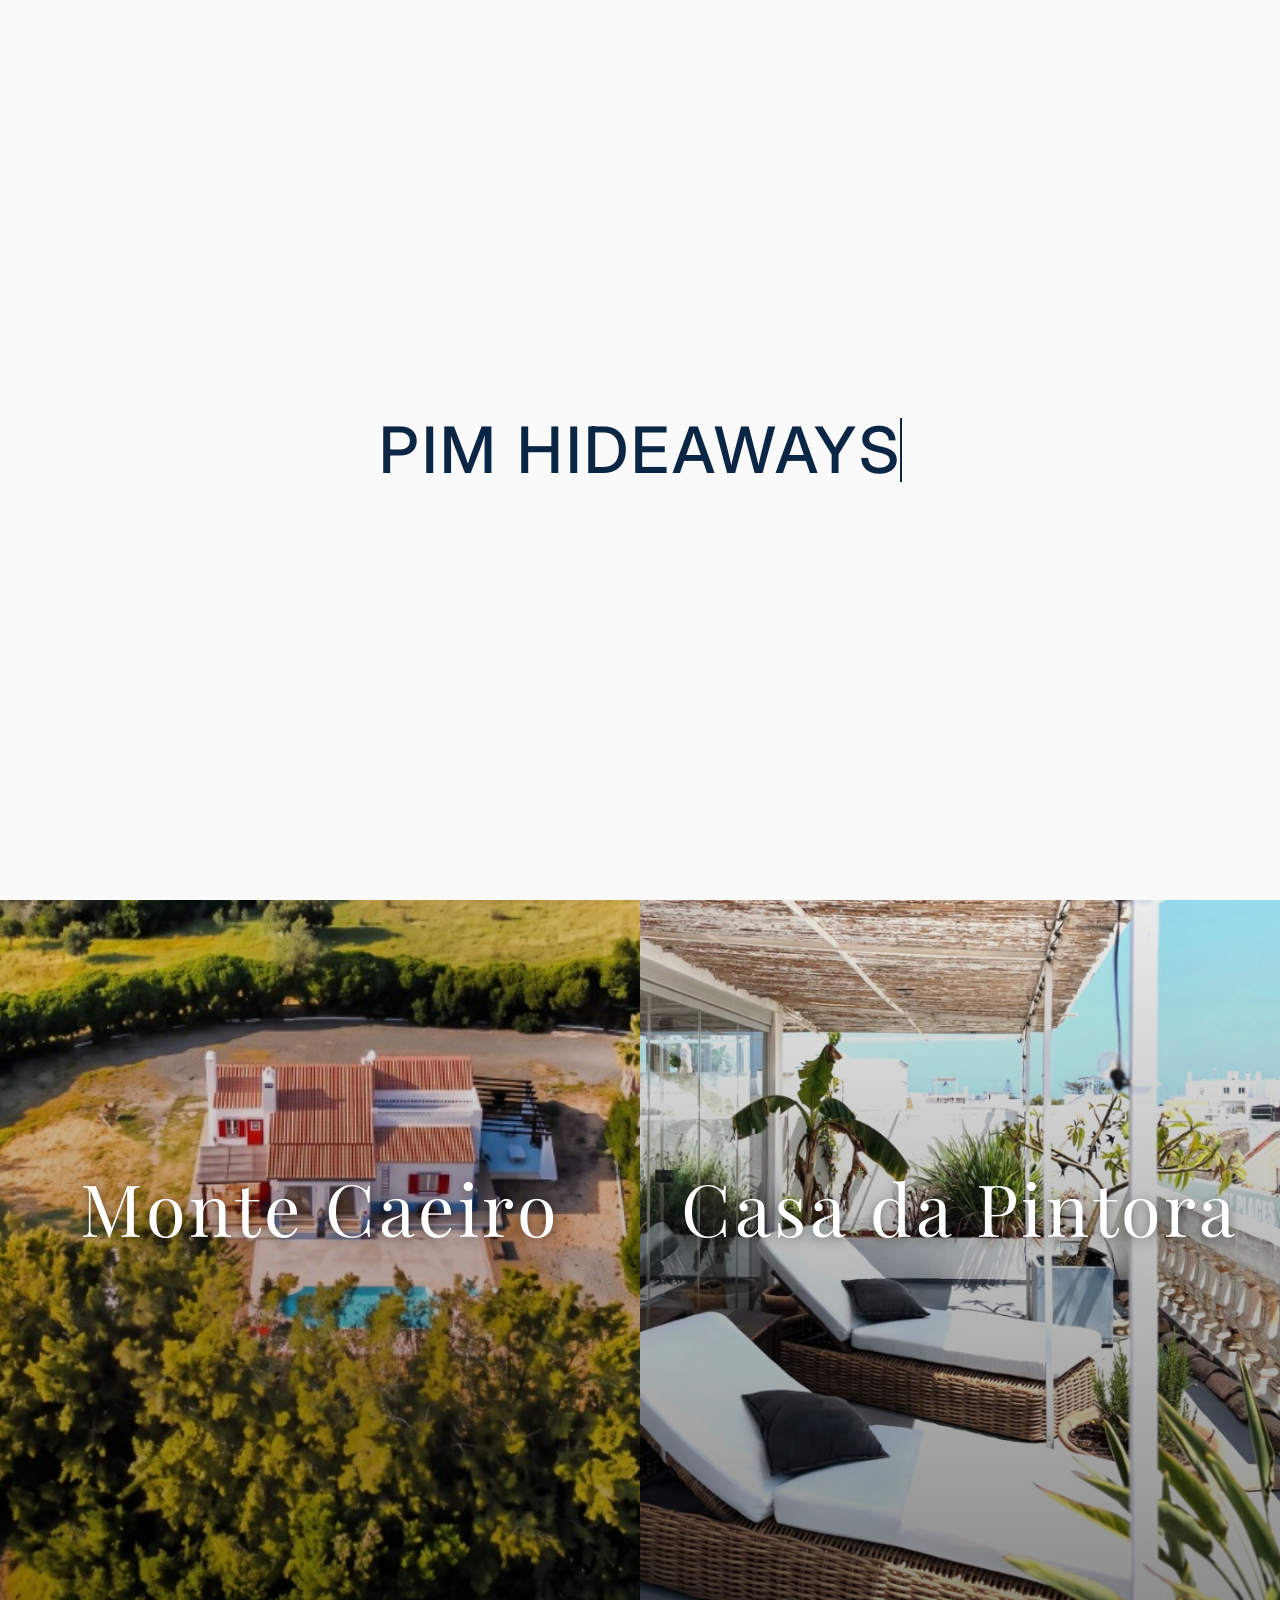
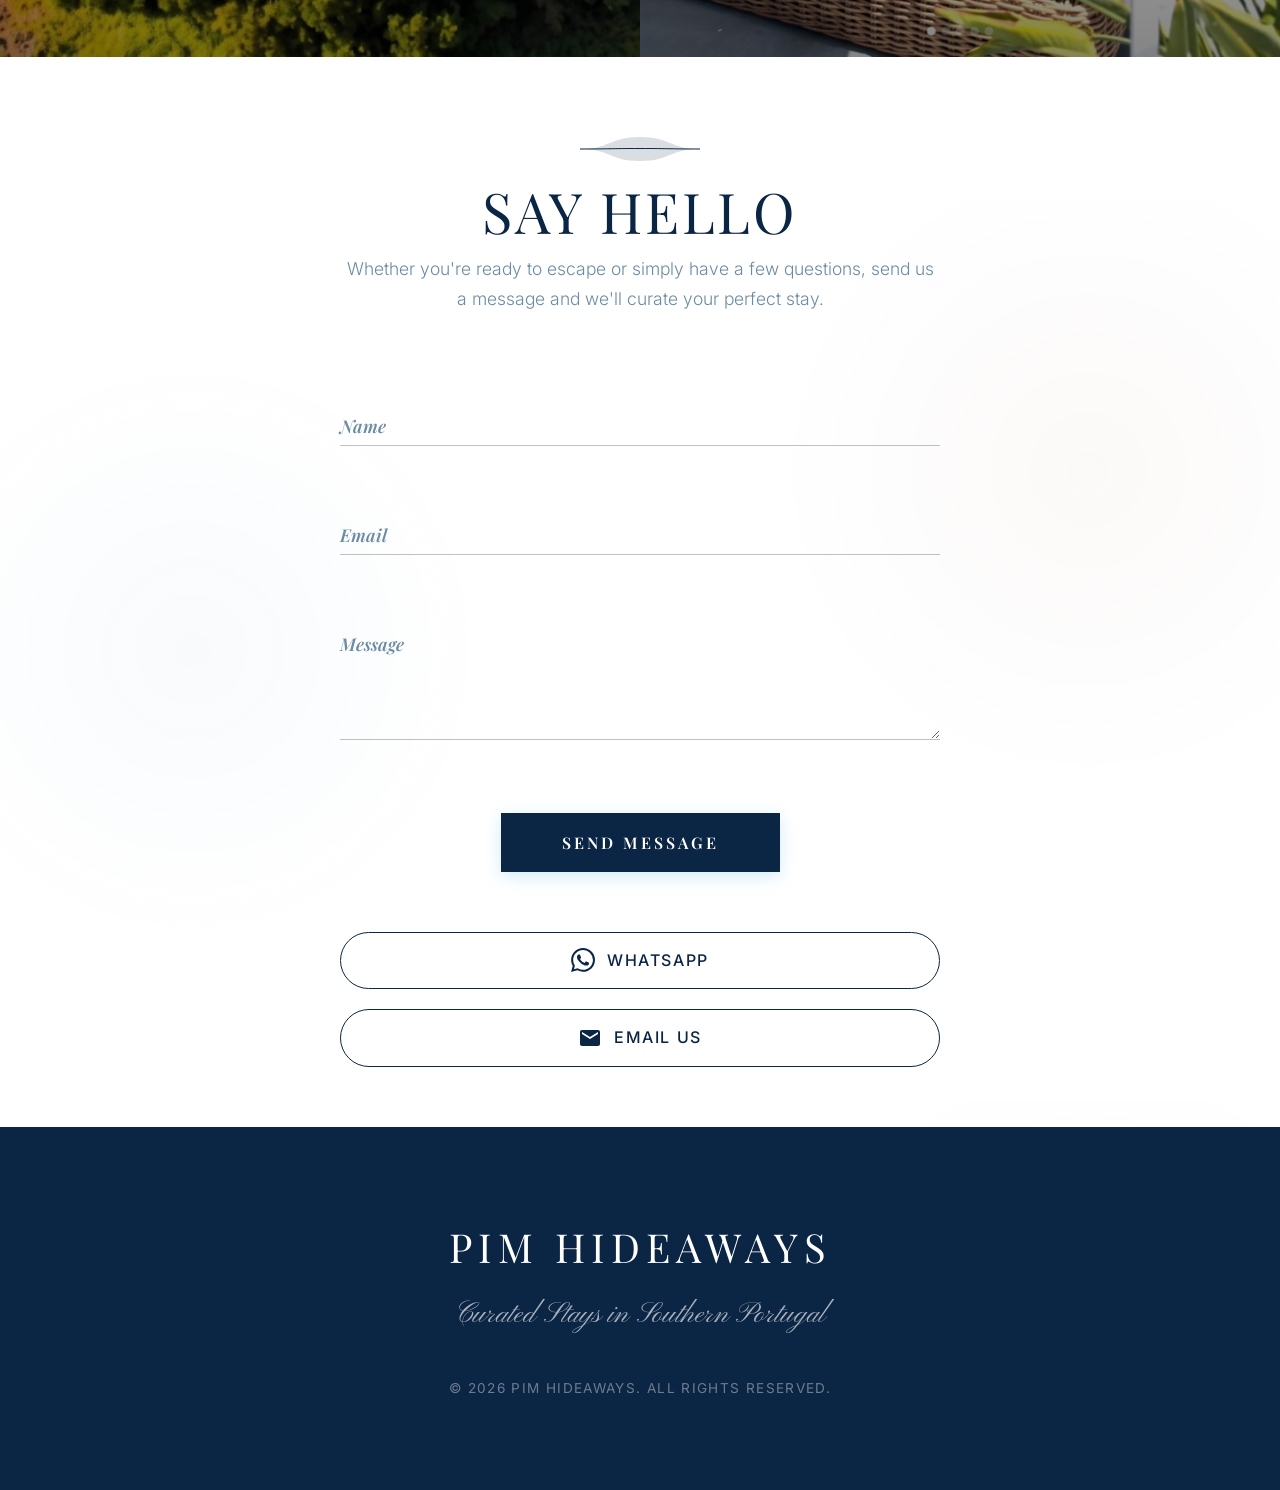
==== commit cc3f01a7: "Fix mobile: equal-size panes with !important overrides, fix iOS hero image disappearing" ====
--- a/index.html
+++ b/index.html
@@ -23,7 +23,7 @@
   <link href="https://fonts.googleapis.com/css2?family=Inter:wght@400;500;600;800;900&family=Pinyon+Script&family=Playfair+Display:ital,wght@0,300;0,400;0,600;0,700;1,600&display=swap" rel="stylesheet">
   <link rel="stylesheet" href="https://fonts.googleapis.com/css2?family=Material+Symbols+Outlined:opsz,wght,FILL,GRAD@24,400,0,0" />
   
-  <link rel="stylesheet" href="css/styles.css?v=17">
+  <link rel="stylesheet" href="css/styles.css?v=18">
 </head>
 <body style="opacity: 0;">
 
@@ -81,7 +81,7 @@
   </header>
 
   <!-- Split-screen "Button Pictures" Section -->
-  <div class="hero-split-container fade-in-section" style="height: 70vh; margin-top: 0; width: 100%; max-width: 1400px; margin: 0 auto 0 auto;">
+  <div class="hero-split-container fade-in-section" style="width: 100%; max-width: 1400px; margin: 0 auto;">
     <a href="monte-caeiro.html" class="hero-split-pane hover-target">
       <img src="assets/monte-new.jpg" alt="Monte Caeiro">
       <div class="hero-split-overlay"></div>
--- a/css/styles.css
+++ b/css/styles.css
@@ -1600,21 +1600,23 @@
   text-align: center;
 }
 
-/* Mobile: stack the two property panes vertically */
+/* Mobile: stack the two property panes vertically, equal sizes */
 @media (max-width: 768px) {
   .hero-split-container {
     flex-direction: column;
-    height: auto;
+    height: auto !important;
     margin-top: 0;
+    width: 100% !important;
+    max-width: 100% !important;
   }
   .hero-split-pane {
-    flex: none;
+    flex: none !important;
     width: 100%;
-    height: 50vh;
-    min-height: 260px;
+    height: 45vh;
+    min-height: 240px;
   }
   .hero-split-pane:hover {
-    flex: none;
+    flex: none !important;
   }
   .hero-split-title {
     font-size: clamp(2rem, 8vw, 3rem);
@@ -1734,7 +1736,13 @@
   justify-content: center;
   background-size: cover;
   background-position: center;
-  background-attachment: fixed;
+  background-attachment: fixed; /* iOS override below */
+}
+/* iOS Safari: background-attachment:fixed is broken — image disappears on scroll */
+@media (max-width: 768px) {
+  .mc-hero {
+    background-attachment: scroll;
+  }
 }
 .mc-hero::after {
   content: '';
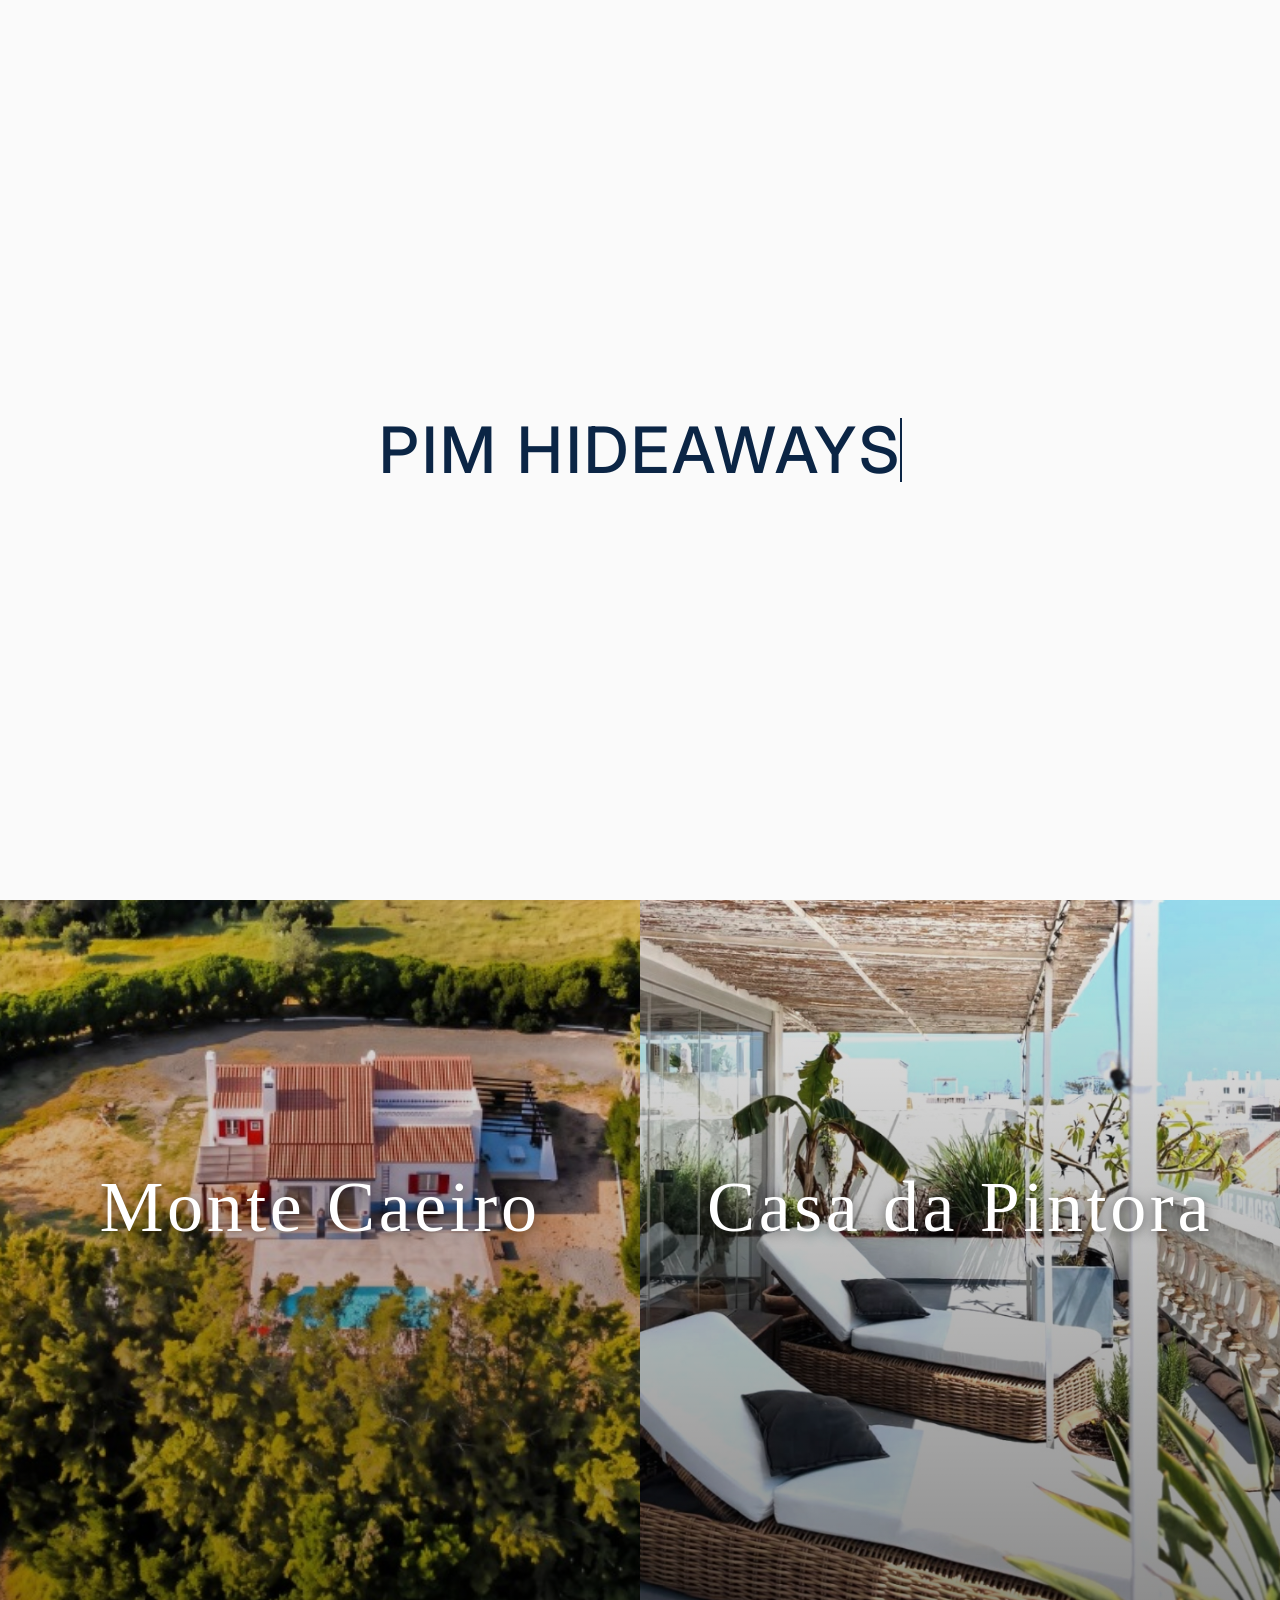
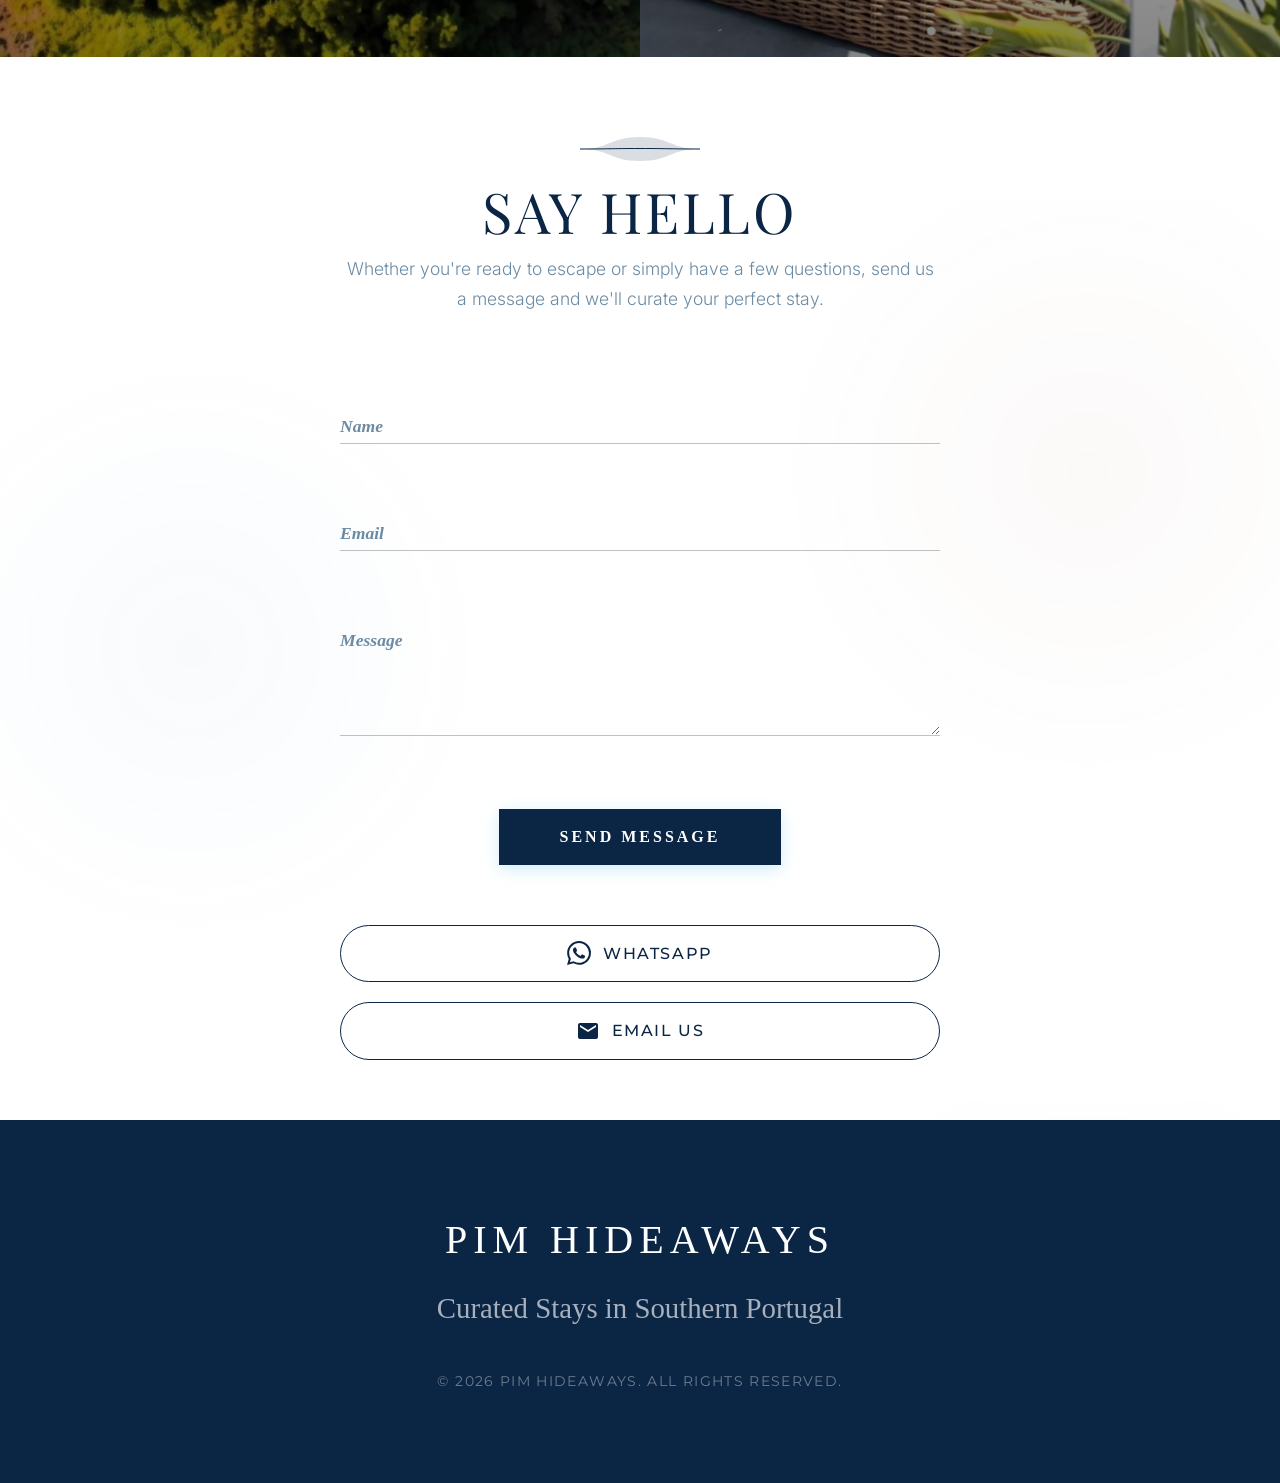
==== commit 4ab4ac7e: "style: apply Buongiorno Rastellino and Montserrat fonts, change all squares to navy #0b2545" ====
--- a/index.html
+++ b/index.html
@@ -20,10 +20,10 @@
 
   <!-- Fonts & Icons -->
   <link rel="preconnect" href="https://fonts.googleapis.com">
-  <link href="https://fonts.googleapis.com/css2?family=Inter:wght@400;500;600;800;900&family=Pinyon+Script&family=Playfair+Display:ital,wght@0,300;0,400;0,600;0,700;1,600&display=swap" rel="stylesheet">
+  <link href="https://fonts.googleapis.com/css2?family=Inter:wght@400;500;600;800;900&family=Montserrat:ital,wght@0,100..900;1,100..900&family=Pinyon+Script&family=Playfair+Display:ital,wght@0,300;0,400;0,600;0,700;1,600&display=swap" rel="stylesheet">
   <link rel="stylesheet" href="https://fonts.googleapis.com/css2?family=Material+Symbols+Outlined:opsz,wght,FILL,GRAD@24,400,0,0" />
   
-  <link rel="stylesheet" href="css/styles.css?v=18">
+  <link rel="stylesheet" href="css/styles.css?v=20">
 </head>
 <body style="opacity: 0;">
 
--- a/css/styles.css
+++ b/css/styles.css
@@ -11,8 +11,8 @@
   --color-success: #68D391;
 
   /* Typography - Modern Agency Aesthetic */
-  --font-heading: 'Inter', sans-serif;
-  --font-body: 'Inter', sans-serif;
+  --font-heading: 'Buongiorno Rastellino', serif;
+  --font-body: 'Montserrat', sans-serif;
 
   /* Layout & Modern Elements */
   --nav-height: 80px;
@@ -282,6 +282,7 @@
 
 /* Make logo white when menu is open */
 .navbar.menu-open .logo {
+  font-family: 'Inter', sans-serif !important;
   color: var(--color-white);
 }
 
@@ -1442,7 +1443,7 @@
   border: none !important;
   border-bottom: 1px solid rgba(44, 53, 57, 0.3) !important;
   padding: 10px 0 !important;
-  font-family: 'Playfair Display', serif !important;
+  font-family: 'Buongiorno Rastellino', serif !important;
   font-size: 1.1rem !important;
   font-style: italic;
   color: var(--color-charcoal) !important;
@@ -1456,7 +1457,7 @@
 .contact-form .form-group label {
   top: 10px;
   left: 0;
-  font-family: 'Playfair Display', serif;
+  font-family: 'Buongiorno Rastellino', serif;
   font-style: italic;
   font-size: 1.1rem;
   color: var(--color-gray);
@@ -1478,7 +1479,7 @@
   color: white !important;
   border: 1px solid var(--color-charcoal) !important;
   padding: 15px 40px;
-  font-family: 'Playfair Display', serif;
+  font-family: 'Buongiorno Rastellino', serif;
   font-size: 1rem;
   letter-spacing: 0.1em;
   text-transform: uppercase;
@@ -1508,7 +1509,7 @@
   padding: 15px 30px;
   border-radius: 50px;
   text-decoration: none;
-  font-family: 'Inter', sans-serif;
+  font-family: 'Montserrat', sans-serif;
   font-weight: 500;
   font-size: 1rem;
   text-transform: uppercase;
@@ -1589,7 +1590,7 @@
   position: relative;
   z-index: 3;
   color: white;
-  font-family: 'Playfair Display', serif;
+  font-family: 'Buongiorno Rastellino', serif;
   font-size: clamp(2.5rem, 6vw, 4.5rem);
   text-shadow: 0 2px 12px rgba(0,0,0,0.5);
   font-weight: 300;
@@ -1682,6 +1683,7 @@
 }
 
 .navbar .logo {
+  font-family: 'Inter', sans-serif !important;
   opacity: 0;
 }
 
@@ -1697,7 +1699,7 @@
 }
 footer h2 {
   color: white !important;
-  font-family: 'Playfair Display', serif !important;
+  font-family: 'Buongiorno Rastellino', serif !important;
   font-weight: 400 !important;
   font-size: 2.5rem !important;
   letter-spacing: 0.15em !important;
@@ -1706,14 +1708,14 @@
 }
 footer p {
   color: rgba(255, 255, 255, 0.5) !important;
-  font-family: 'Inter', sans-serif !important;
+  font-family: 'Montserrat', sans-serif !important;
   font-size: 0.85rem !important;
   letter-spacing: 0.1em;
   text-transform: uppercase;
   margin-bottom: 10px;
 }
 footer .footer-subtitle {
-  font-family: 'Pinyon Script', cursive !important;
+  font-family: 'Buongiorno Rastellino', serif !important;
   font-size: 1.8rem !important;
   text-transform: none !important;
   letter-spacing: 0 !important;
@@ -1734,15 +1736,18 @@
   display: flex;
   align-items: center;
   justify-content: center;
-  background-size: cover;
-  background-position: center;
-  background-attachment: fixed; /* iOS override below */
-}
-/* iOS Safari: background-attachment:fixed is broken — image disappears on scroll */
-@media (max-width: 768px) {
-  .mc-hero {
-    background-attachment: scroll;
-  }
+  overflow: hidden;
+}
+/* Hero background image tag — works on all iOS versions unlike background-attachment:fixed */
+.mc-hero-bg-img {
+  position: absolute;
+  top: 0;
+  left: 0;
+  width: 100%;
+  height: 100%;
+  object-fit: cover;
+  object-position: center;
+  z-index: 0;
 }
 .mc-hero::after {
   content: '';
@@ -1830,7 +1835,7 @@
   left: 30px;
   width: 100%;
   height: 100%;
-  background-image: url('[data-uri]');
+  background-color: #0b2545; background-image: none;
   background-size: cover;
   z-index: -1;
   border-radius: 0 !important;
@@ -1843,7 +1848,7 @@
   left: 30px;
   width: 100%;
   height: 100%;
-  background-image: url('[data-uri]');
+  background-color: #0b2545; background-image: none;
   background-size: cover;
   z-index: -1;
   border-radius: 0 !important;
@@ -1939,7 +1944,7 @@
 }
 
 .btn-creative-text {
-  font-family: 'Playfair Display', serif;
+  font-family: 'Buongiorno Rastellino', serif;
   font-size: 1.8rem;
   font-weight: 600;
   color: #fff;
@@ -2080,10 +2085,10 @@
   border-radius: 0 !important;
 }
 .mc-zigzag-img-wrapper.with-pintora-lightblue-square::before {
-  background-color: #0296FF;
+  background-color: #0b2545;
 }
 .mc-zigzag-img-wrapper.with-pintora-darkblue-square::before {
-  background-color: #01018B;
+  background-color: #0b2545;
 }
 .mc-zigzag-row:nth-child(even) .mc-zigzag-img-wrapper.with-pintora-lightblue-square::before,
 .mc-zigzag-row:nth-child(even) .mc-zigzag-img-wrapper.with-pintora-darkblue-square::before {
@@ -2096,6 +2101,7 @@
 /* Make navbar visible over dark hero sections (detail pages only) */
 body.detail-page .navbar:not(.scrolled):not(.menu-open) .nav-links a,
 body.detail-page .navbar:not(.scrolled):not(.menu-open) .logo {
+  font-family: 'Inter', sans-serif !important;
   color: #fff;
   text-shadow: 0 2px 8px rgba(0,0,0,0.7), 0 4px 20px rgba(0,0,0,0.5);
 }
@@ -2106,4 +2112,5 @@
 }
 
 html.skip-intro #intro-preloader { display: none !important; }
-html.skip-intro .navbar .logo { opacity: 1 !important; }
+html.skip-intro .navbar .logo {
+  font-family: 'Inter', sans-serif !important; opacity: 1 !important; }
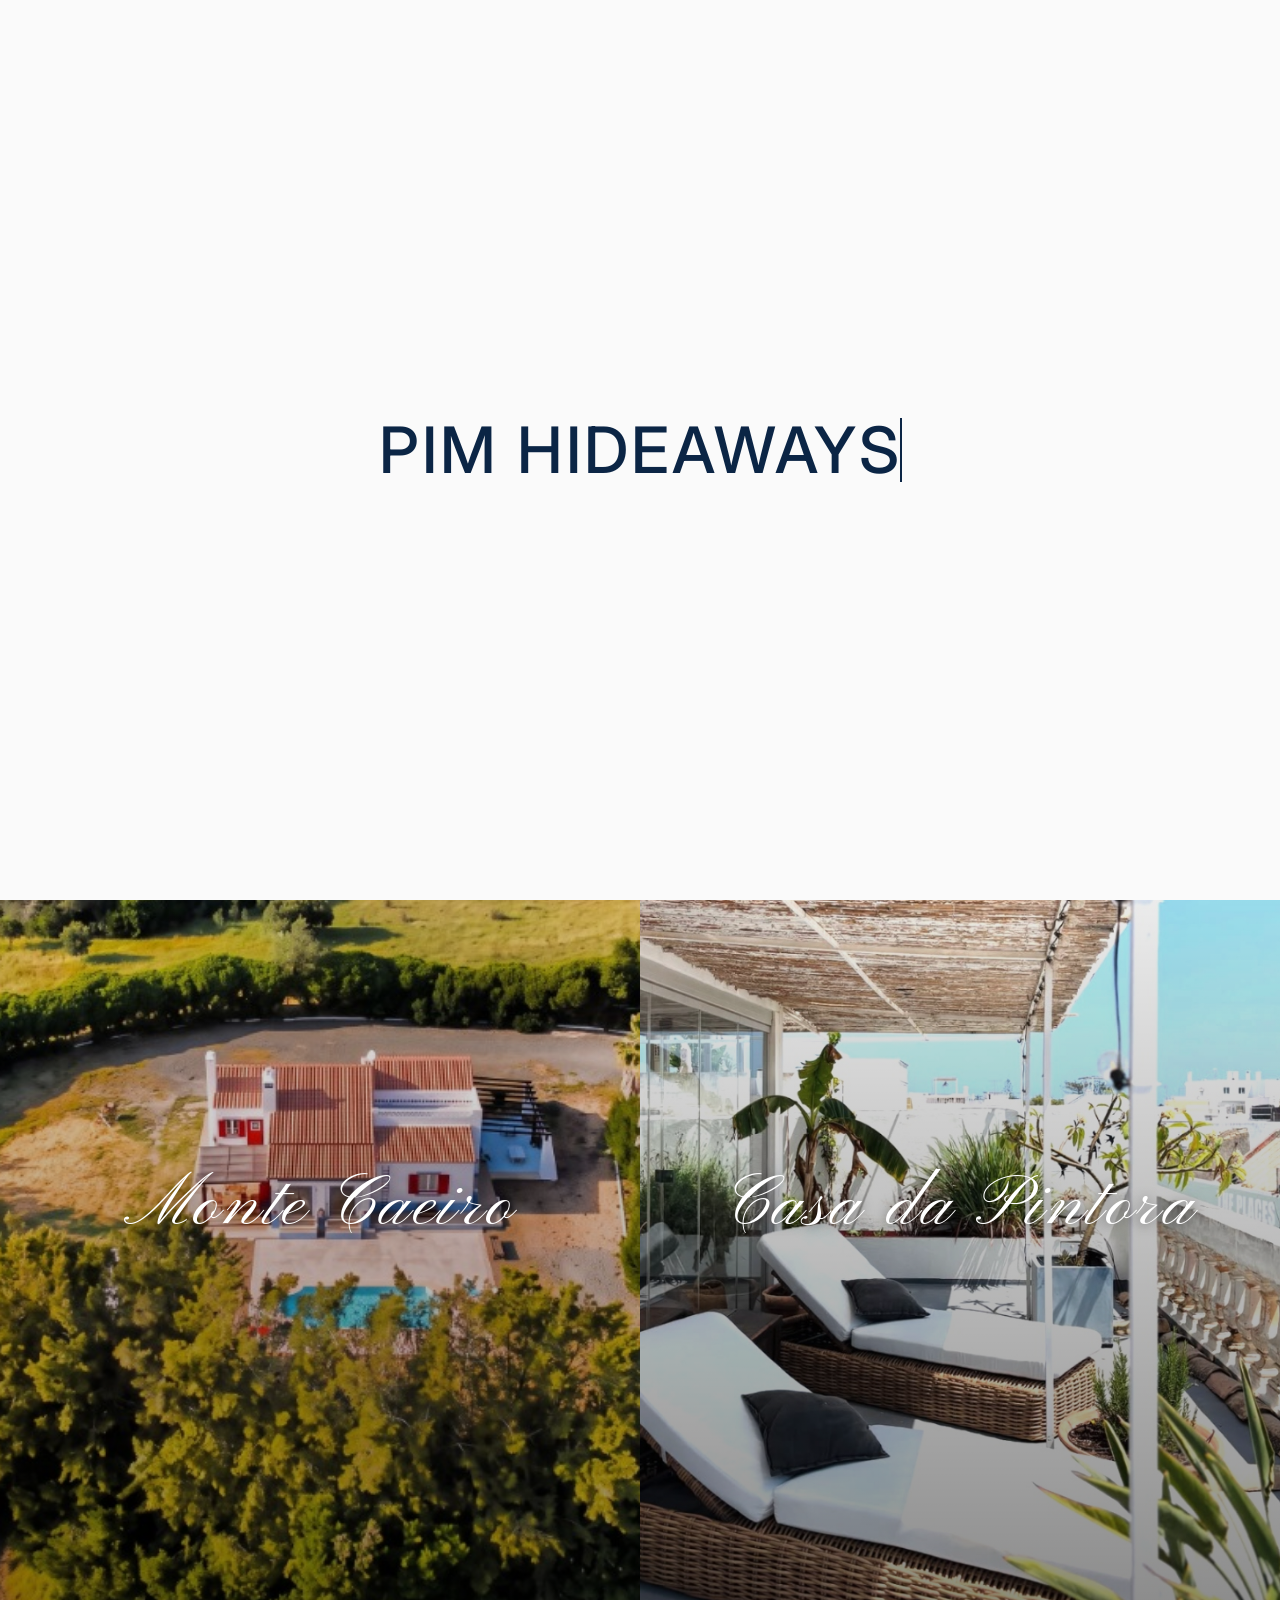
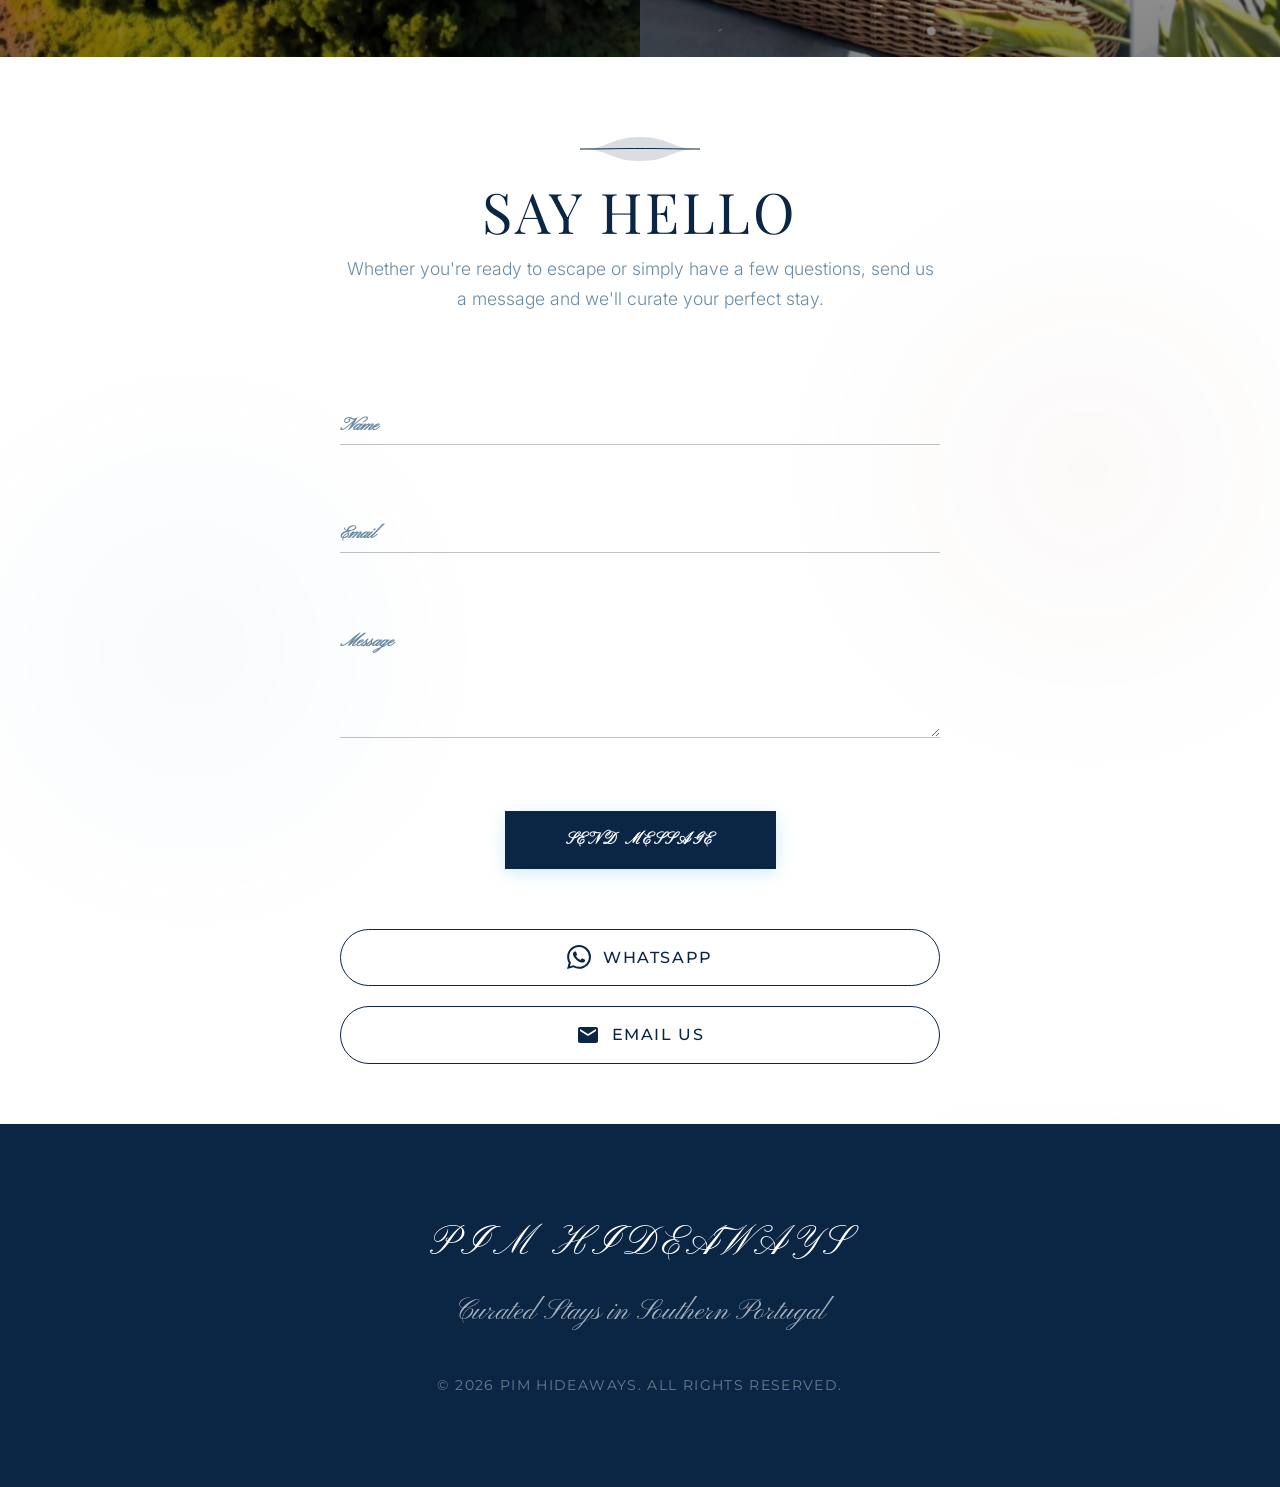
==== commit 13d4dff6: "style: replace Buongiorno Rastellino with Pinyon Script for reliable web rendering" ====
--- a/index.html
+++ b/index.html
@@ -23,7 +23,7 @@
   <link href="https://fonts.googleapis.com/css2?family=Inter:wght@400;500;600;800;900&family=Montserrat:ital,wght@0,100..900;1,100..900&family=Pinyon+Script&family=Playfair+Display:ital,wght@0,300;0,400;0,600;0,700;1,600&display=swap" rel="stylesheet">
   <link rel="stylesheet" href="https://fonts.googleapis.com/css2?family=Material+Symbols+Outlined:opsz,wght,FILL,GRAD@24,400,0,0" />
   
-  <link rel="stylesheet" href="css/styles.css?v=20">
+  <link rel="stylesheet" href="css/styles.css?v=21">
 </head>
 <body style="opacity: 0;">
 
--- a/css/styles.css
+++ b/css/styles.css
@@ -11,7 +11,7 @@
   --color-success: #68D391;
 
   /* Typography - Modern Agency Aesthetic */
-  --font-heading: 'Buongiorno Rastellino', serif;
+  --font-heading: 'Pinyon Script', cursive;
   --font-body: 'Montserrat', sans-serif;
 
   /* Layout & Modern Elements */
@@ -1443,7 +1443,7 @@
   border: none !important;
   border-bottom: 1px solid rgba(44, 53, 57, 0.3) !important;
   padding: 10px 0 !important;
-  font-family: 'Buongiorno Rastellino', serif !important;
+  font-family: 'Pinyon Script', cursive !important;
   font-size: 1.1rem !important;
   font-style: italic;
   color: var(--color-charcoal) !important;
@@ -1457,7 +1457,7 @@
 .contact-form .form-group label {
   top: 10px;
   left: 0;
-  font-family: 'Buongiorno Rastellino', serif;
+  font-family: 'Pinyon Script', cursive;
   font-style: italic;
   font-size: 1.1rem;
   color: var(--color-gray);
@@ -1479,7 +1479,7 @@
   color: white !important;
   border: 1px solid var(--color-charcoal) !important;
   padding: 15px 40px;
-  font-family: 'Buongiorno Rastellino', serif;
+  font-family: 'Pinyon Script', cursive;
   font-size: 1rem;
   letter-spacing: 0.1em;
   text-transform: uppercase;
@@ -1590,7 +1590,7 @@
   position: relative;
   z-index: 3;
   color: white;
-  font-family: 'Buongiorno Rastellino', serif;
+  font-family: 'Pinyon Script', cursive;
   font-size: clamp(2.5rem, 6vw, 4.5rem);
   text-shadow: 0 2px 12px rgba(0,0,0,0.5);
   font-weight: 300;
@@ -1699,7 +1699,7 @@
 }
 footer h2 {
   color: white !important;
-  font-family: 'Buongiorno Rastellino', serif !important;
+  font-family: 'Pinyon Script', cursive !important;
   font-weight: 400 !important;
   font-size: 2.5rem !important;
   letter-spacing: 0.15em !important;
@@ -1715,7 +1715,7 @@
   margin-bottom: 10px;
 }
 footer .footer-subtitle {
-  font-family: 'Buongiorno Rastellino', serif !important;
+  font-family: 'Pinyon Script', cursive !important;
   font-size: 1.8rem !important;
   text-transform: none !important;
   letter-spacing: 0 !important;
@@ -1944,7 +1944,7 @@
 }
 
 .btn-creative-text {
-  font-family: 'Buongiorno Rastellino', serif;
+  font-family: 'Pinyon Script', cursive;
   font-size: 1.8rem;
   font-weight: 600;
   color: #fff;
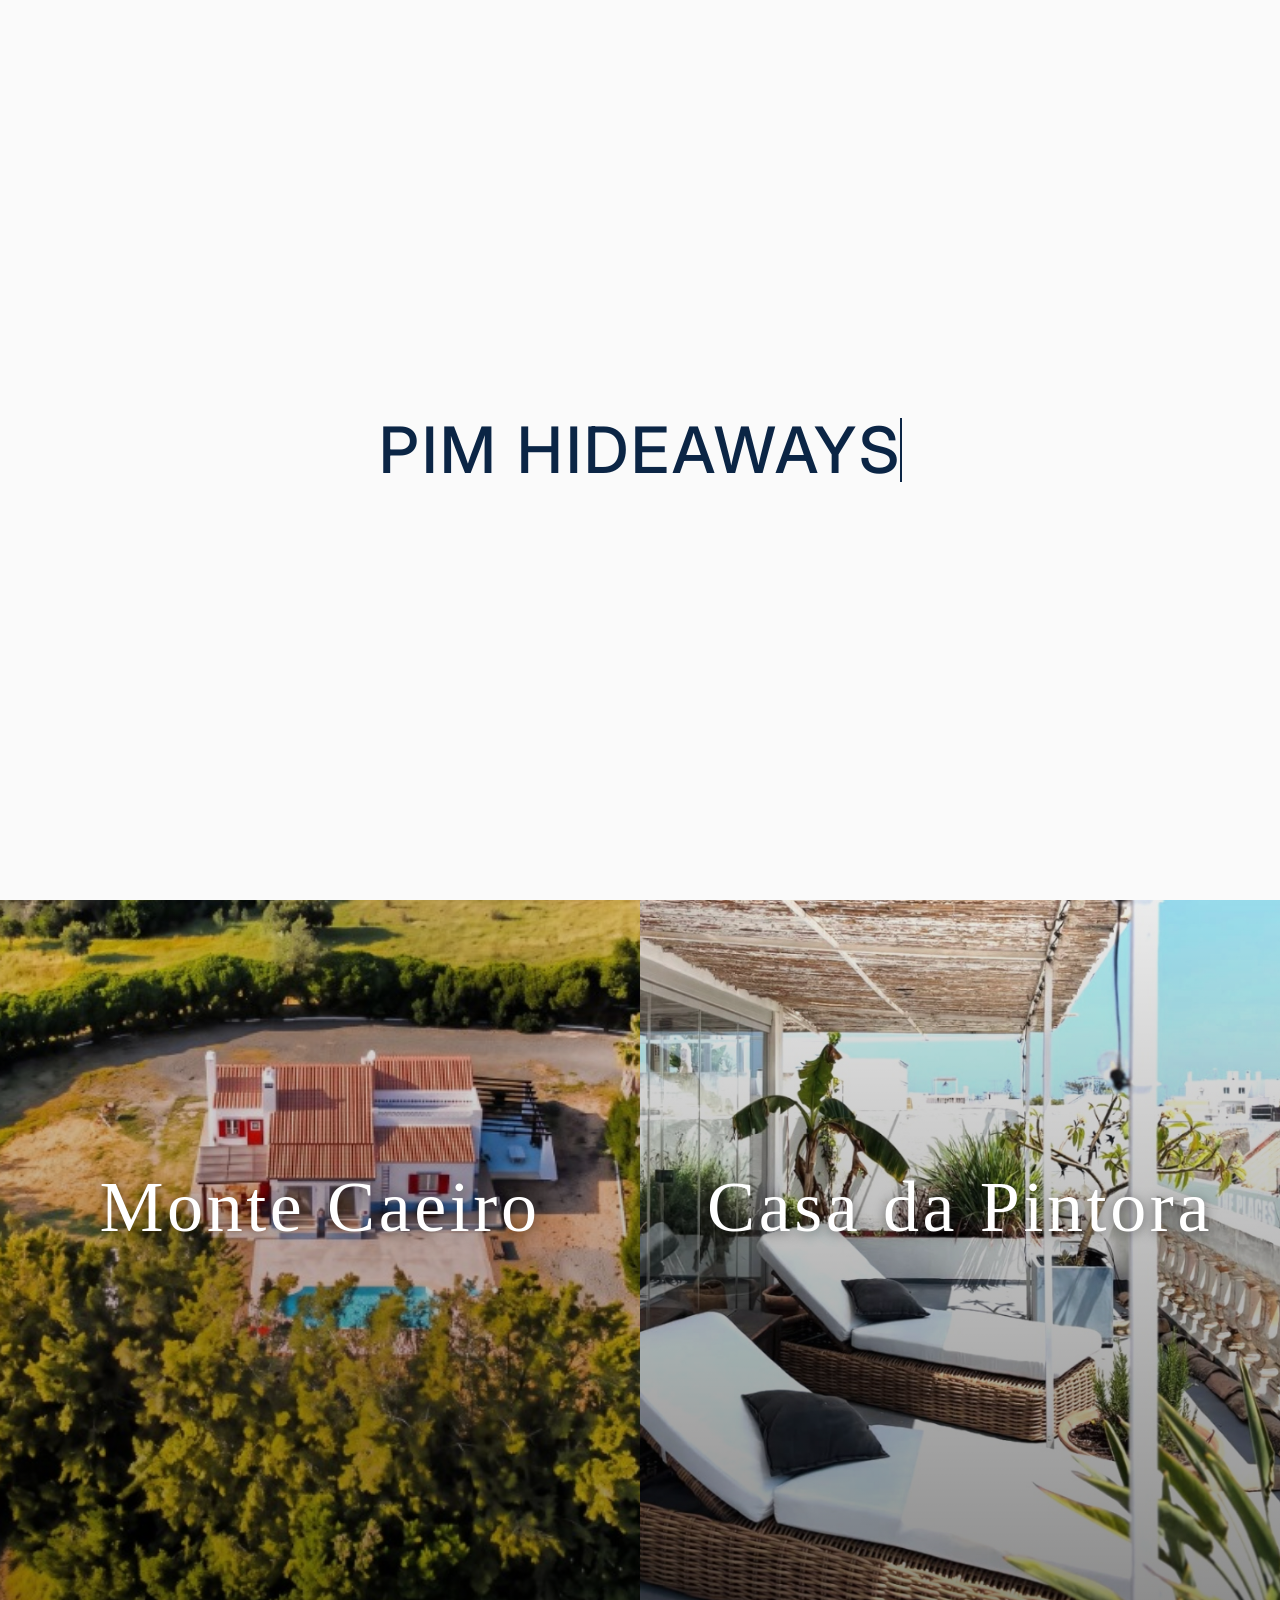
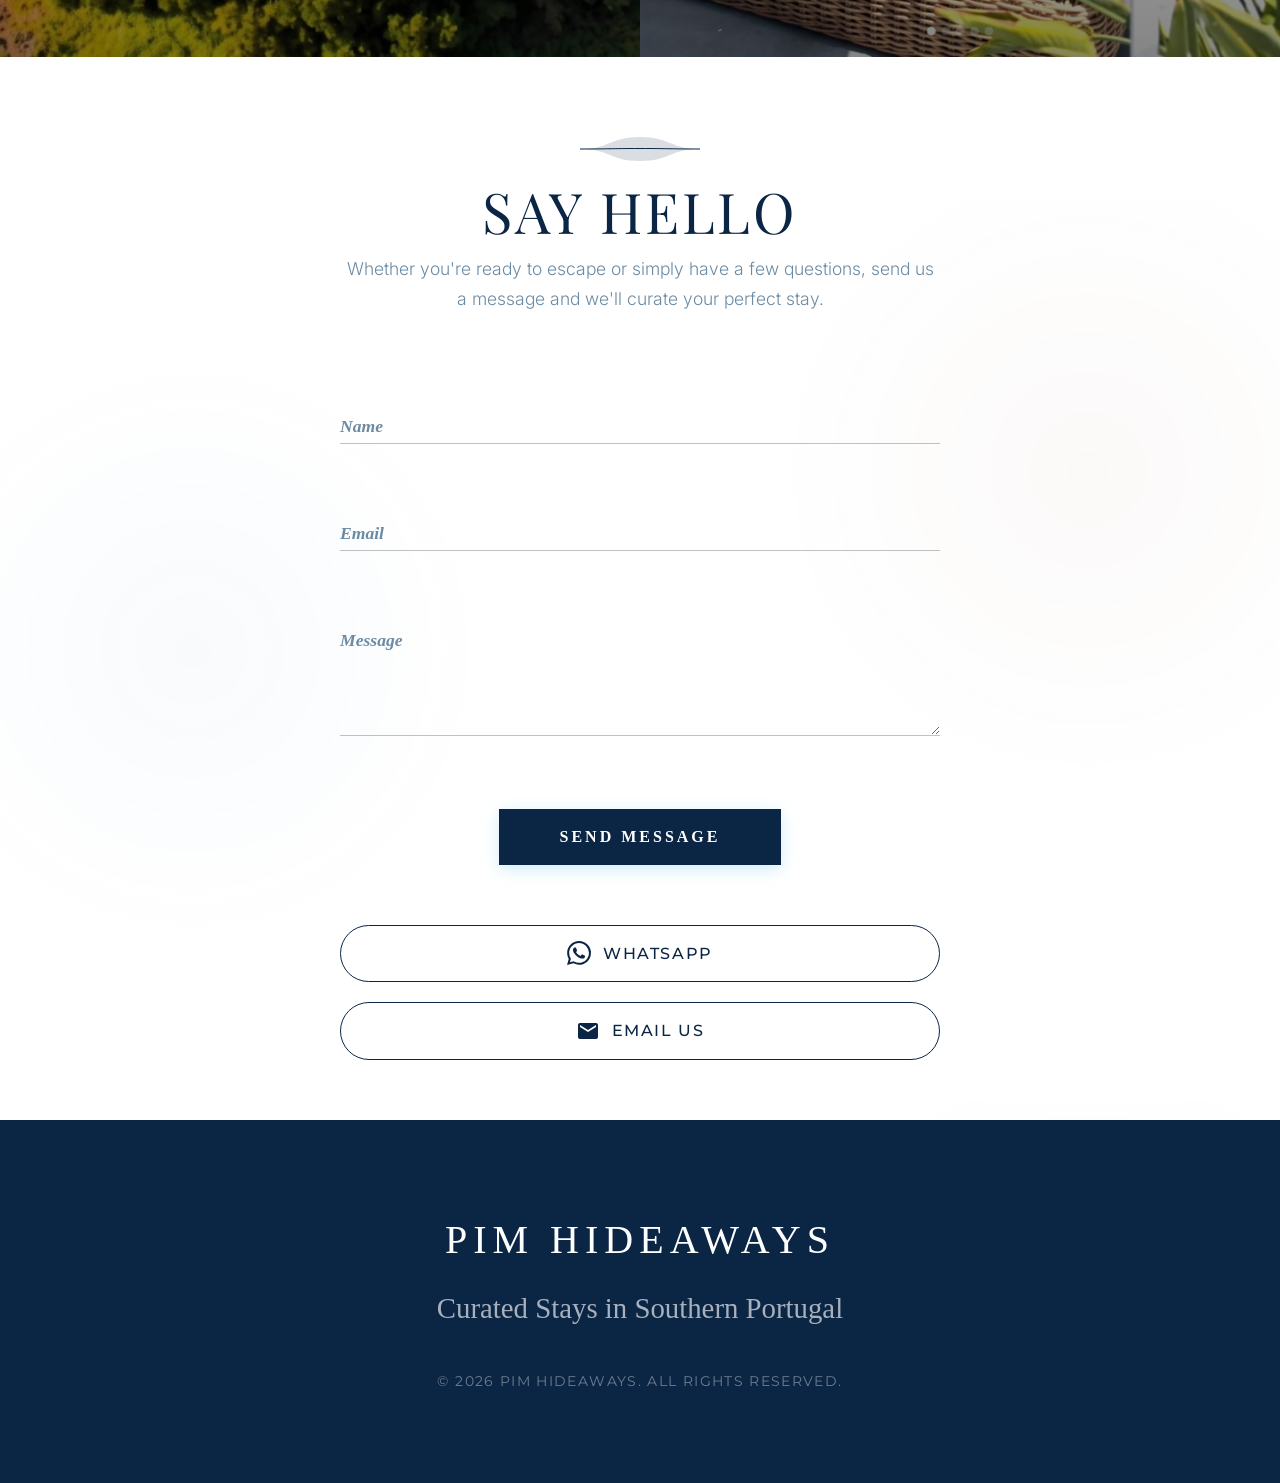
==== commit 868c0a2c: "style: revert Pinyon Script back to Buongiorno Rastellino as requested" ====
--- a/index.html
+++ b/index.html
@@ -23,7 +23,7 @@
   <link href="https://fonts.googleapis.com/css2?family=Inter:wght@400;500;600;800;900&family=Montserrat:ital,wght@0,100..900;1,100..900&family=Pinyon+Script&family=Playfair+Display:ital,wght@0,300;0,400;0,600;0,700;1,600&display=swap" rel="stylesheet">
   <link rel="stylesheet" href="https://fonts.googleapis.com/css2?family=Material+Symbols+Outlined:opsz,wght,FILL,GRAD@24,400,0,0" />
   
-  <link rel="stylesheet" href="css/styles.css?v=21">
+  <link rel="stylesheet" href="css/styles.css?v=23">
 </head>
 <body style="opacity: 0;">
 
--- a/css/styles.css
+++ b/css/styles.css
@@ -11,7 +11,7 @@
   --color-success: #68D391;
 
   /* Typography - Modern Agency Aesthetic */
-  --font-heading: 'Pinyon Script', cursive;
+  --font-heading: 'Buongiorno Rastellino', serif;
   --font-body: 'Montserrat', sans-serif;
 
   /* Layout & Modern Elements */
@@ -229,7 +229,7 @@
 }
 
 .hero-title-top {
-  font-size: clamp(3rem, 6vw, 6rem);
+  font-size: clamp(2.5rem, 8vw, 6rem);
   line-height: 0.9;
   margin: 0;
   position: relative;
@@ -271,7 +271,7 @@
 }
 
 .hero-title-bottom {
-  font-size: clamp(3rem, 6vw, 6rem);
+  font-size: clamp(2.5rem, 8vw, 6rem);
   line-height: 0.9;
   margin: 0;
   position: relative;
@@ -458,7 +458,7 @@
 }
 
 .contact-card-info h3 {
-  font-size: 1.25rem;
+  font-size: clamp(1.05rem, 3vw, 1.25rem);
   font-weight: 600;
   margin-bottom: 0.2rem;
   text-transform: none;
@@ -740,7 +740,7 @@
   justify-content: space-between;
   align-items: center;
   font-weight: 600;
-  font-size: 1.25rem;
+  font-size: clamp(1.05rem, 3vw, 1.25rem);
   cursor: pointer;
   color: var(--color-charcoal);
   transition: var(--transition);
@@ -1443,7 +1443,7 @@
   border: none !important;
   border-bottom: 1px solid rgba(44, 53, 57, 0.3) !important;
   padding: 10px 0 !important;
-  font-family: 'Pinyon Script', cursive !important;
+  font-family: 'Buongiorno Rastellino', serif !important;
   font-size: 1.1rem !important;
   font-style: italic;
   color: var(--color-charcoal) !important;
@@ -1457,7 +1457,7 @@
 .contact-form .form-group label {
   top: 10px;
   left: 0;
-  font-family: 'Pinyon Script', cursive;
+  font-family: 'Buongiorno Rastellino', serif;
   font-style: italic;
   font-size: 1.1rem;
   color: var(--color-gray);
@@ -1479,7 +1479,7 @@
   color: white !important;
   border: 1px solid var(--color-charcoal) !important;
   padding: 15px 40px;
-  font-family: 'Pinyon Script', cursive;
+  font-family: 'Buongiorno Rastellino', serif;
   font-size: 1rem;
   letter-spacing: 0.1em;
   text-transform: uppercase;
@@ -1590,7 +1590,7 @@
   position: relative;
   z-index: 3;
   color: white;
-  font-family: 'Pinyon Script', cursive;
+  font-family: 'Buongiorno Rastellino', serif;
   font-size: clamp(2.5rem, 6vw, 4.5rem);
   text-shadow: 0 2px 12px rgba(0,0,0,0.5);
   font-weight: 300;
@@ -1657,7 +1657,7 @@
 .pintora-theme .journal-item h3 {
   color: white;
   margin-bottom: 10px;
-  font-size: 1.25rem;
+  font-size: clamp(1.05rem, 3vw, 1.25rem);
   letter-spacing: normal;
 }
 .pintora-theme .journal-item p {
@@ -1699,7 +1699,7 @@
 }
 footer h2 {
   color: white !important;
-  font-family: 'Pinyon Script', cursive !important;
+  font-family: 'Buongiorno Rastellino', serif !important;
   font-weight: 400 !important;
   font-size: 2.5rem !important;
   letter-spacing: 0.15em !important;
@@ -1715,7 +1715,7 @@
   margin-bottom: 10px;
 }
 footer .footer-subtitle {
-  font-family: 'Pinyon Script', cursive !important;
+  font-family: 'Buongiorno Rastellino', serif !important;
   font-size: 1.8rem !important;
   text-transform: none !important;
   letter-spacing: 0 !important;
@@ -1764,7 +1764,7 @@
 }
 .mc-hero-content h1 {
   text-shadow: 0 4px 20px rgba(0,0,0,0.6);
-  font-size: clamp(3rem, 6vw, 6rem);
+  font-size: clamp(2.5rem, 8vw, 6rem);
   margin-bottom: 20px;
   color: #fff;
   letter-spacing: -1px;
@@ -1787,7 +1787,7 @@
   max-width: 800px;
   margin: 0 auto 80px;
   text-align: center;
-  font-size: 1.25rem;
+  font-size: clamp(1.05rem, 3vw, 1.25rem);
   line-height: 1.8;
   color: var(--color-charcoal);
 }
@@ -1795,10 +1795,13 @@
 .mc-zigzag {
   display: flex;
   flex-direction: column;
-  gap: 120px;
+  gap: 80px;
   max-width: 1200px;
   margin: 0 auto;
-  padding: 0 20px;
+  padding: 0 24px;
+}
+@media (min-width: 900px) {
+  .mc-zigzag { gap: 120px; padding: 0 40px; }
 }
 
 .mc-zigzag-row {
@@ -1824,8 +1827,11 @@
 .mc-zigzag-img-wrapper {
   position: relative;
   width: 100%;
-  height: 65vh;
-  min-height: 450px;
+  height: 50vh;
+  min-height: 300px;
+}
+@media (min-width: 900px) {
+  .mc-zigzag-img-wrapper { height: 65vh; min-height: 450px; }
 }
 
 .mc-zigzag-img-wrapper.with-blue-square::before {
@@ -1878,7 +1884,7 @@
 }
 
 .mc-zigzag-text h3 {
-  font-size: 2.2rem;
+  font-size: clamp(1.6rem, 5vw, 2.2rem);
   margin-bottom: 20px;
   color: var(--color-charcoal);
 }
@@ -1918,7 +1924,7 @@
 @media (max-width: 900px) {
   .mc-gallery-grid {
     grid-template-columns: 1fr;
-    grid-auto-rows: 300px;
+    grid-auto-rows: 220px;
   }
   .mc-gallery-item-1, .mc-gallery-item-2, .mc-gallery-item-3, .mc-gallery-item-4, .mc-gallery-item-5 {
     grid-column: span 1;
@@ -1944,7 +1950,7 @@
 }
 
 .btn-creative-text {
-  font-family: 'Pinyon Script', cursive;
+  font-family: 'Buongiorno Rastellino', serif;
   font-size: 1.8rem;
   font-weight: 600;
   color: #fff;
